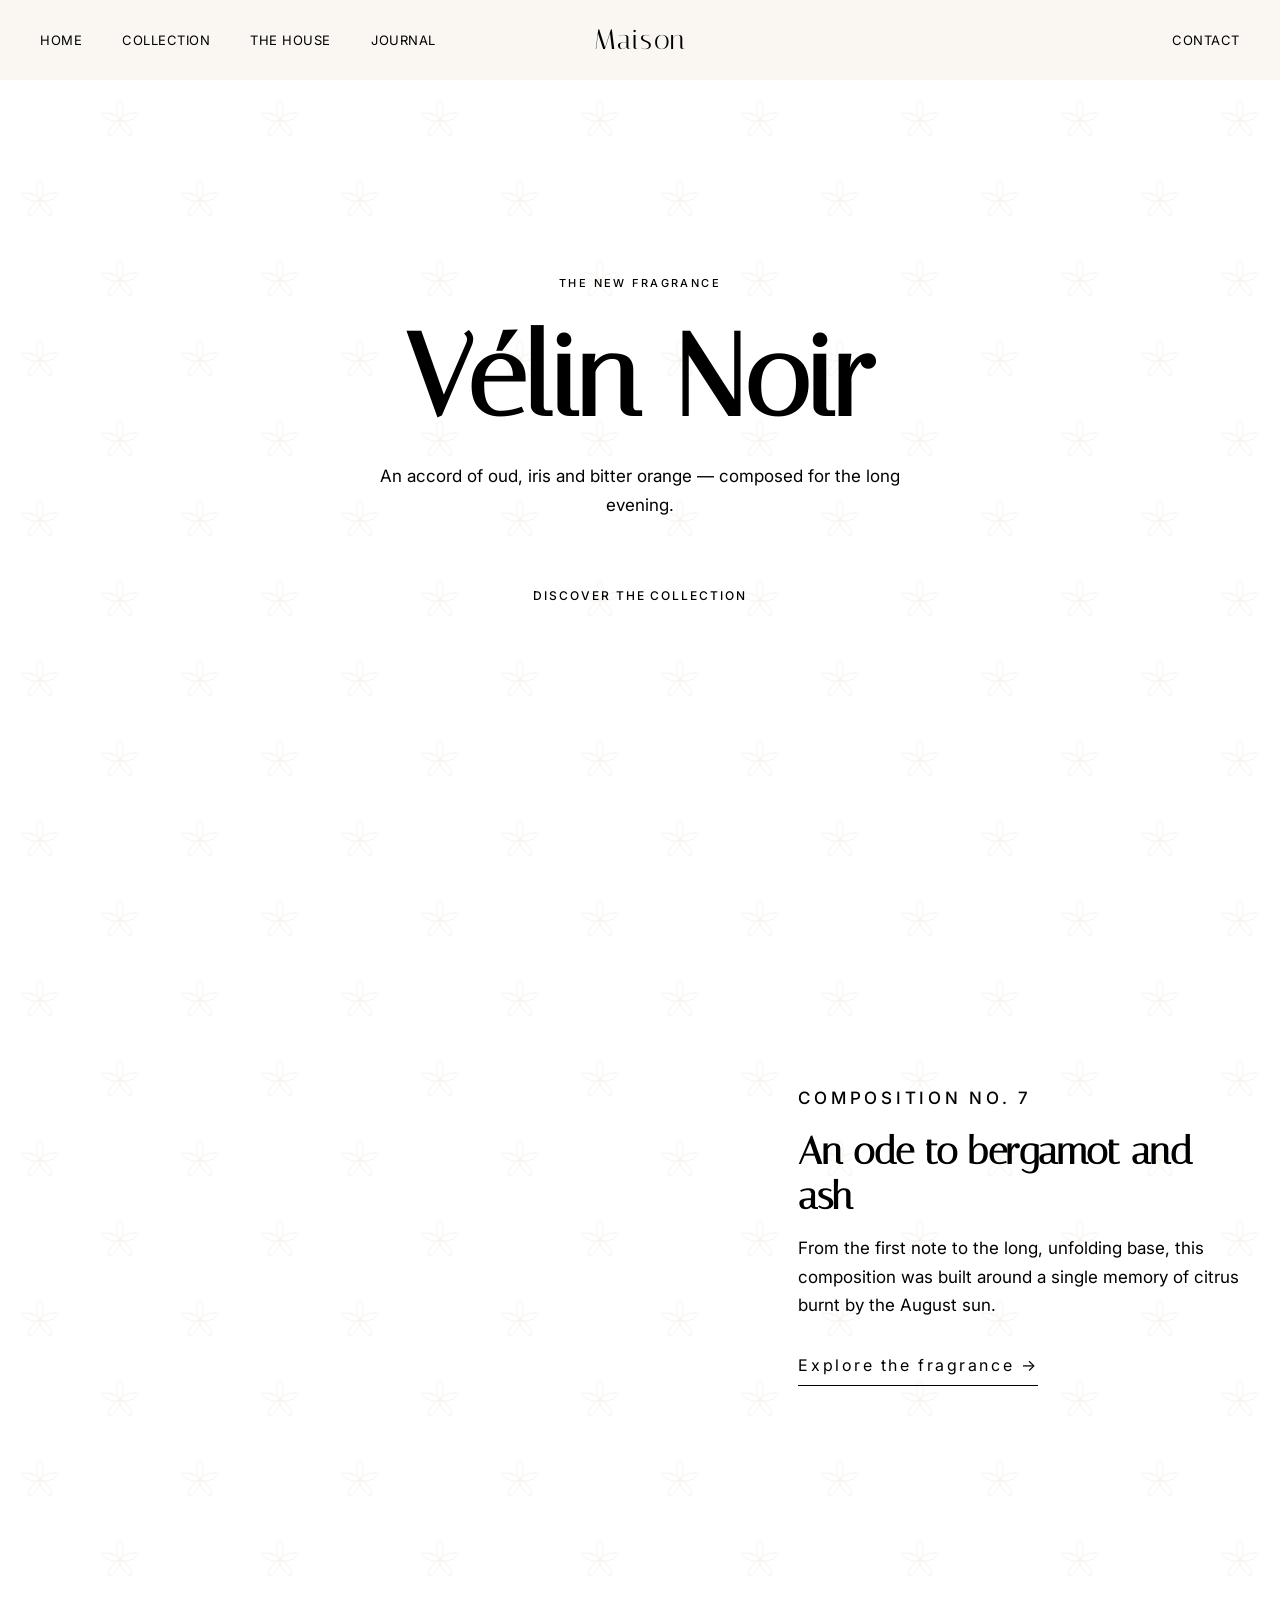
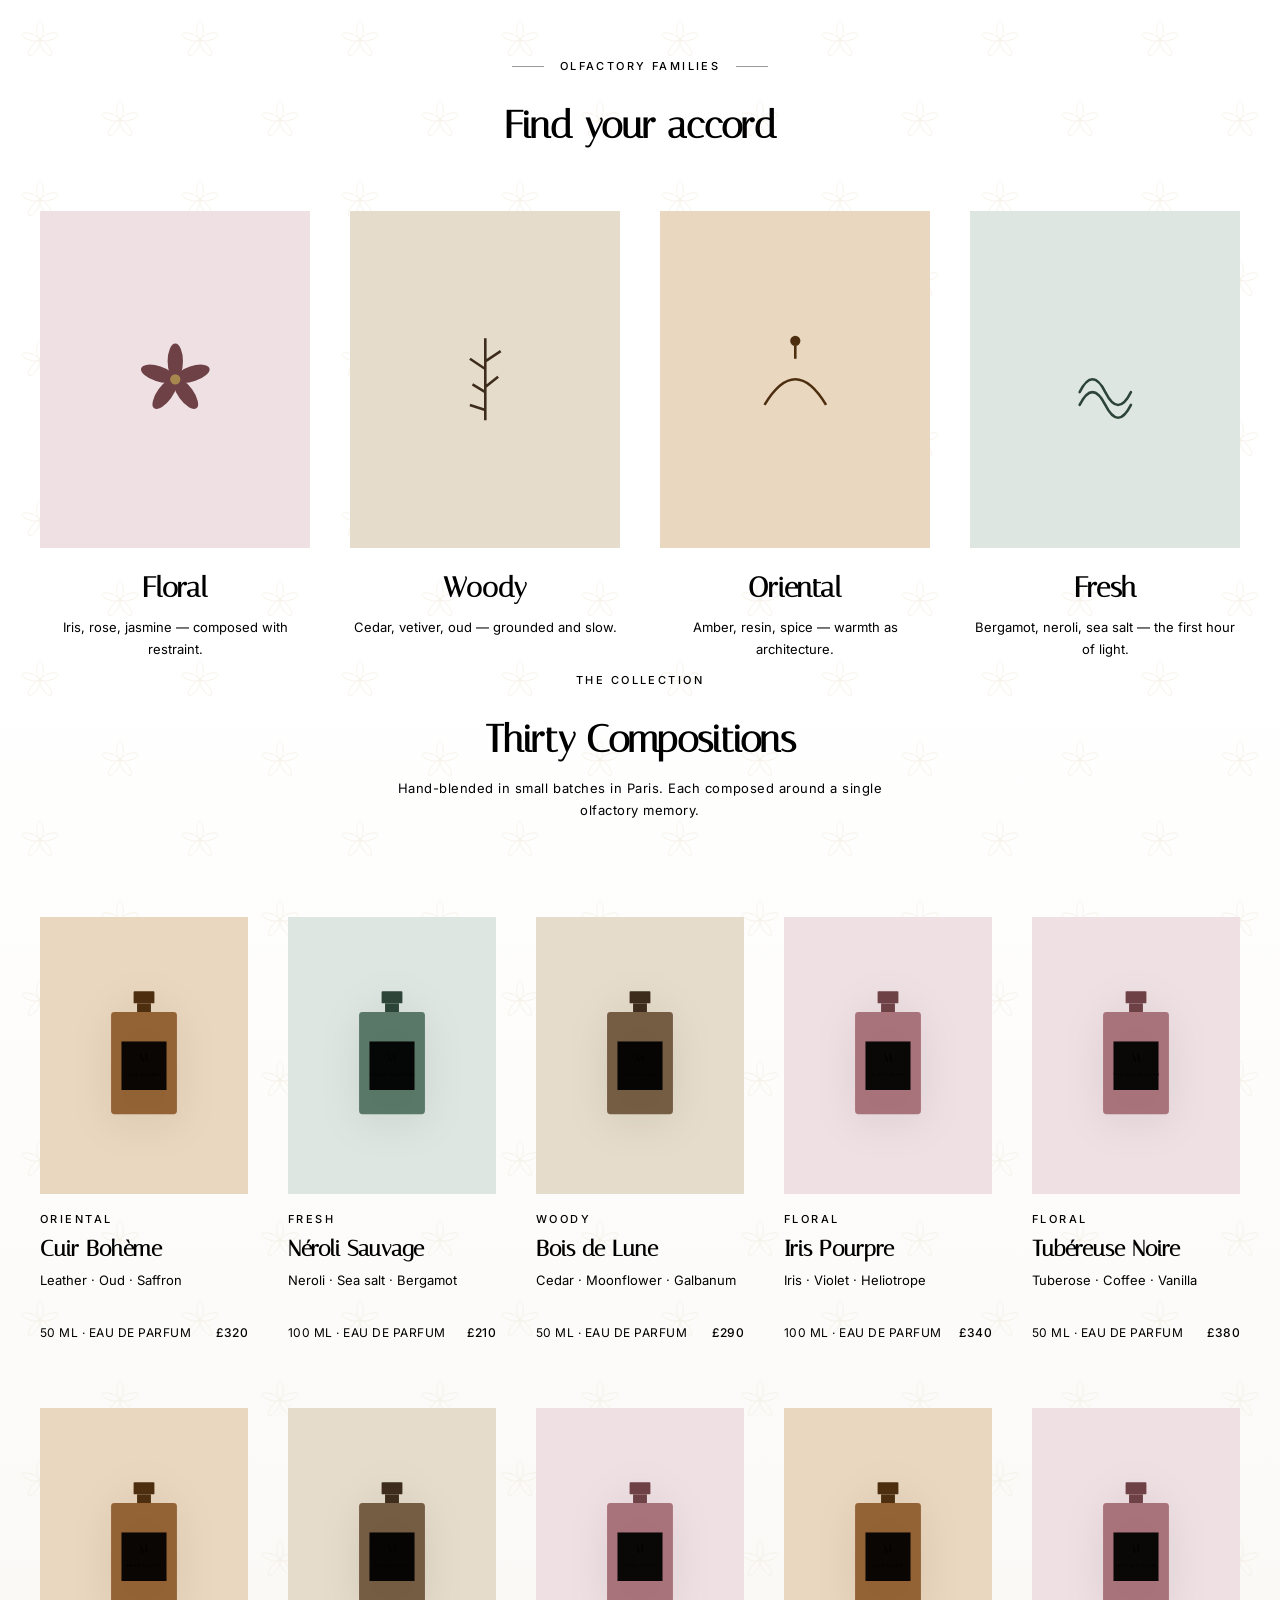
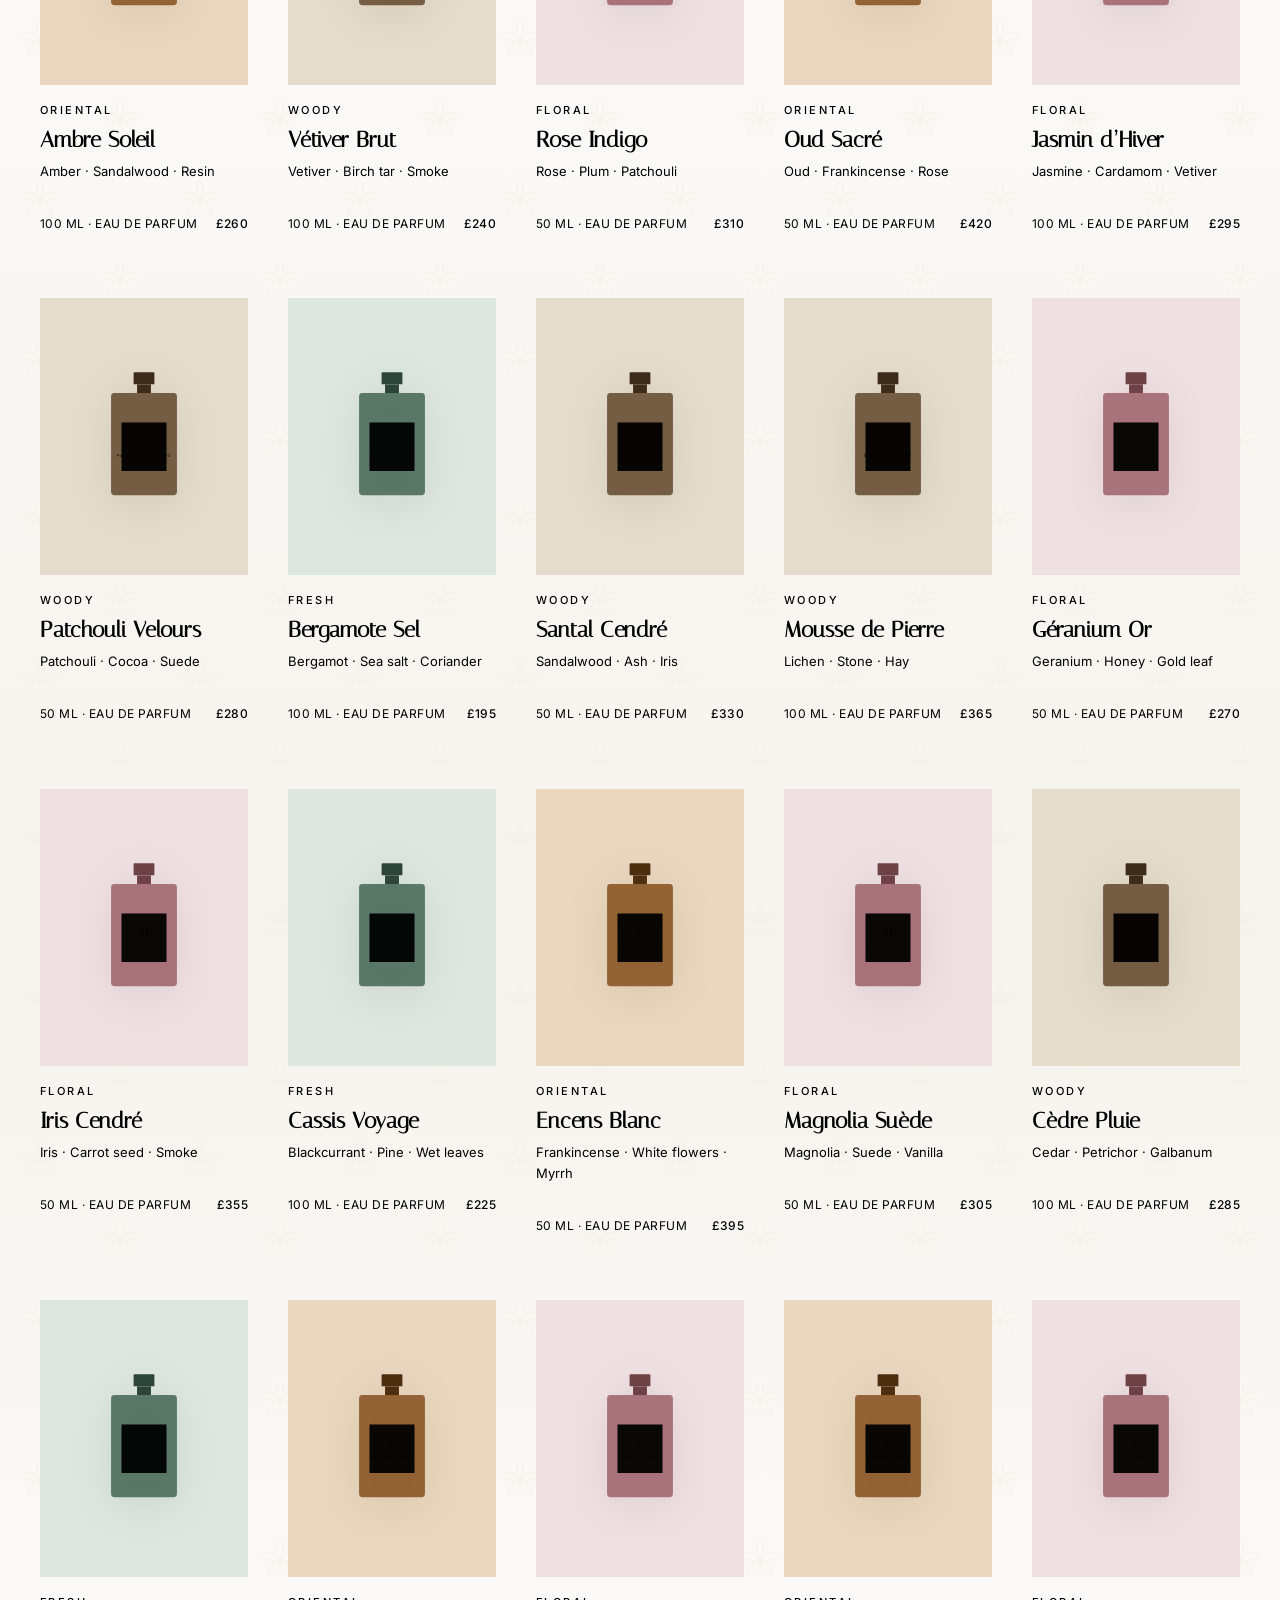
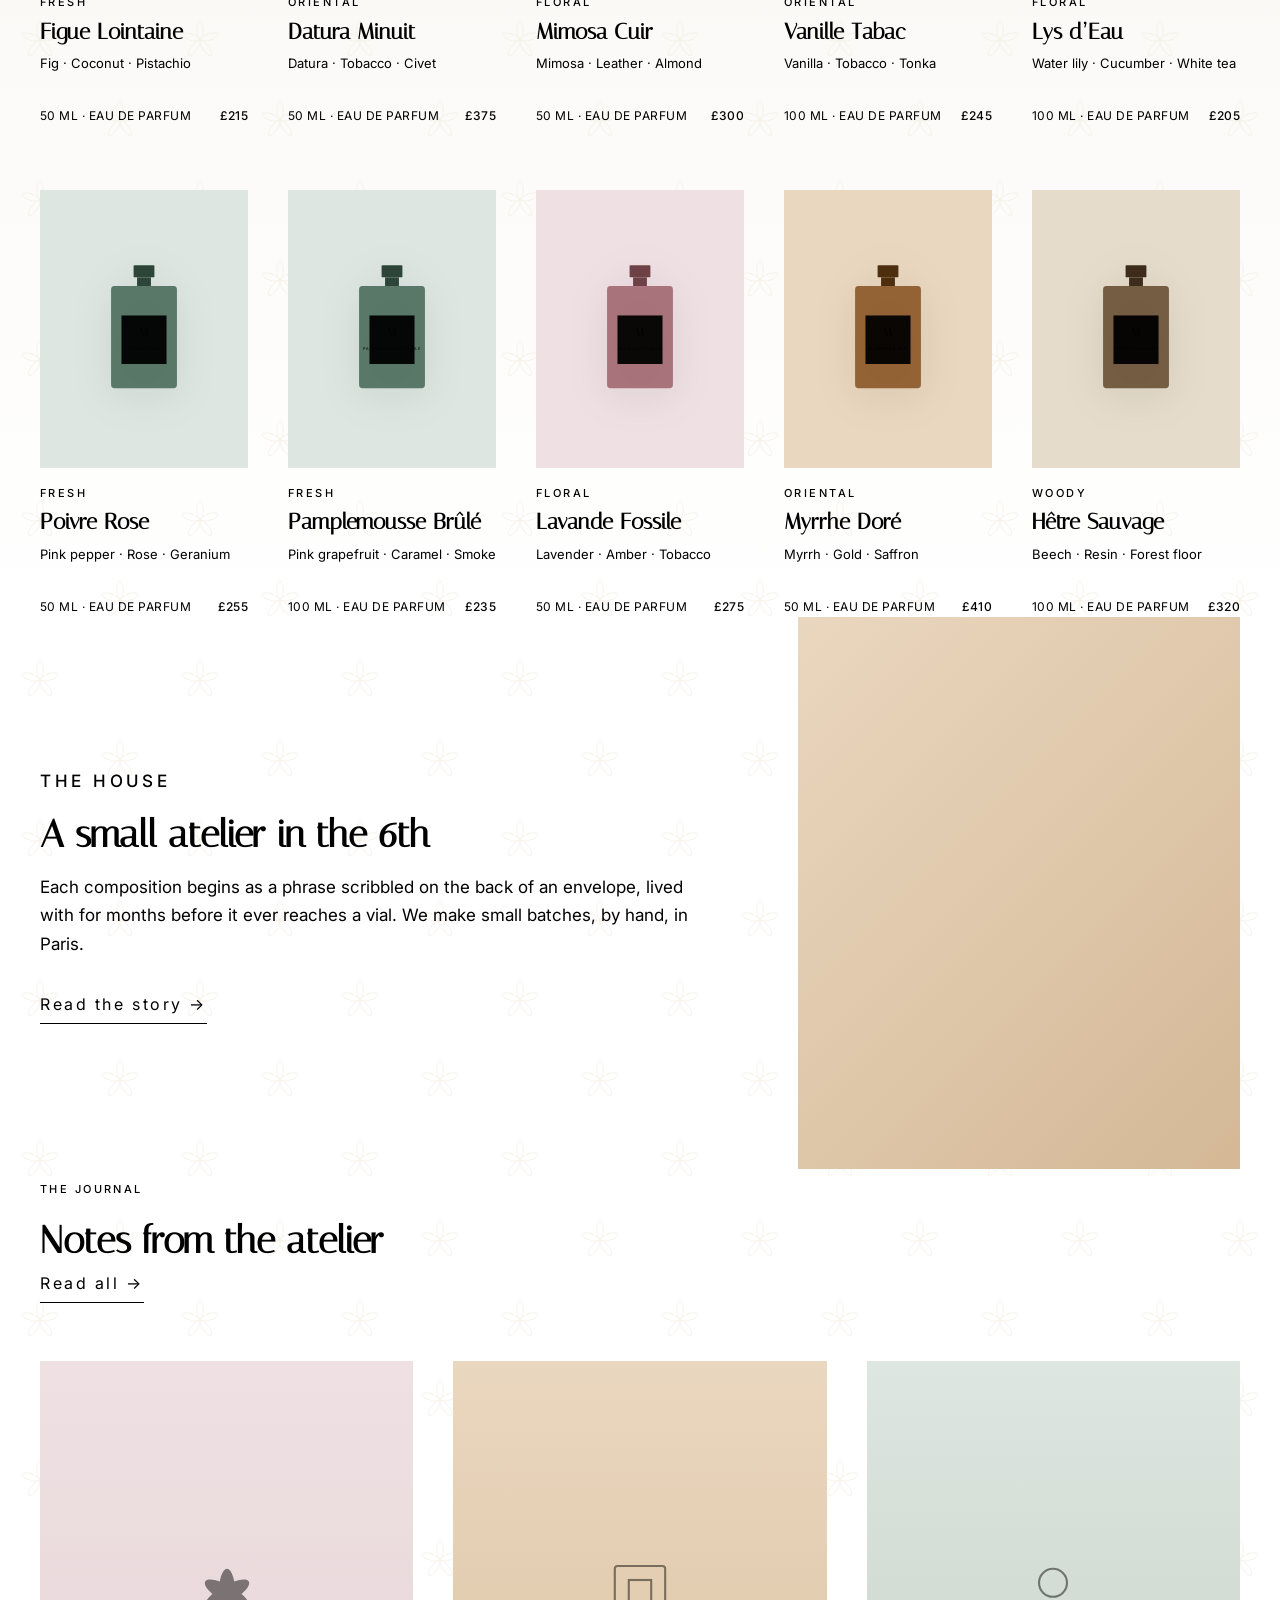
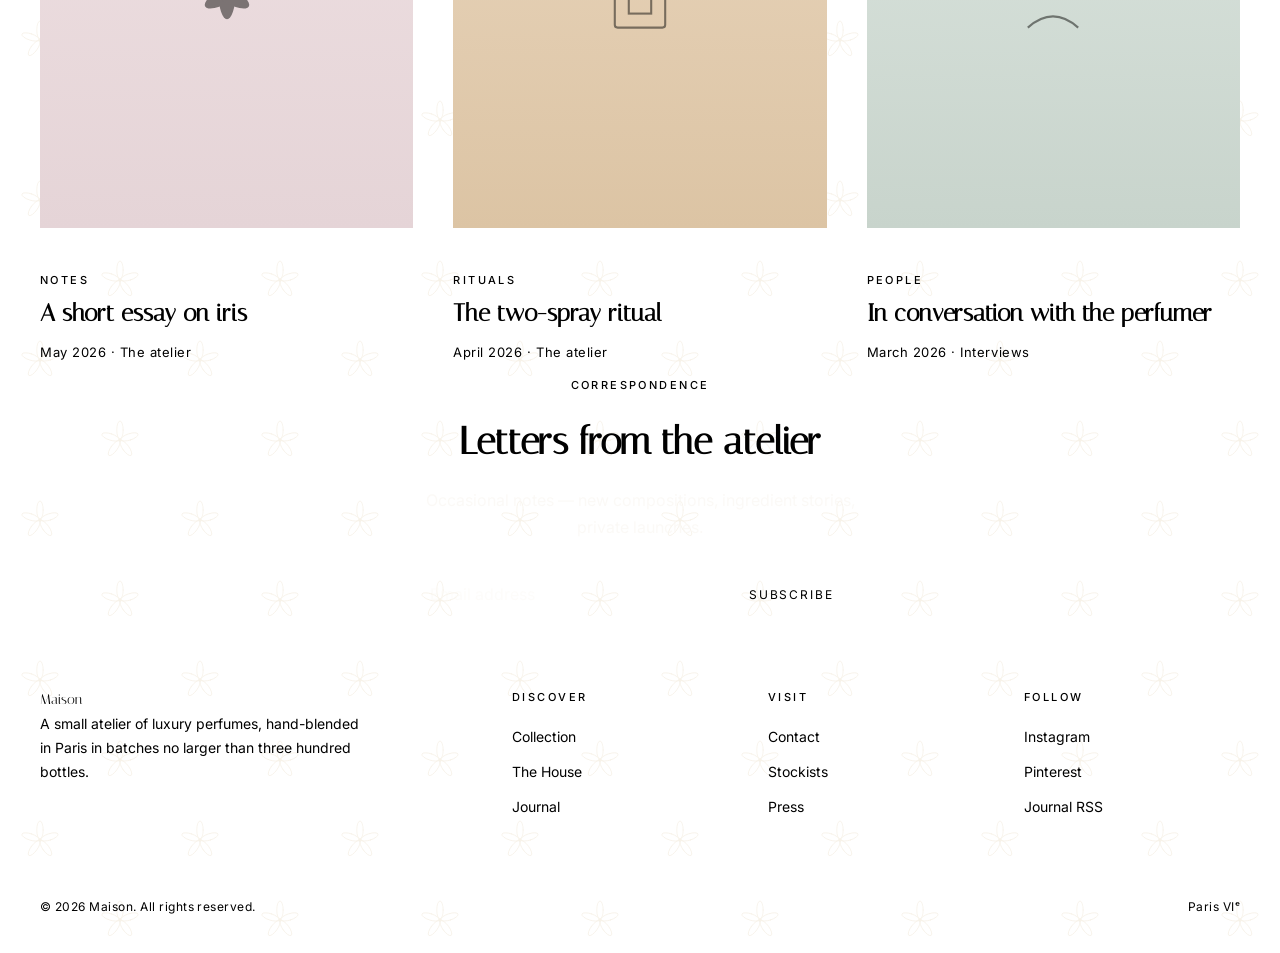
==== index.html @ 30343d81 "Rebuild as static brand-showcase site; archive Shopify theme The Shopify direction required a paid S" ====
<!doctype html>
<html lang="en">
<head>
  <meta charset="utf-8">
  <meta name="viewport" content="width=device-width, initial-scale=1, viewport-fit=cover">
  <meta name="theme-color" content="#FAF7F2">
  <title>Maison — A small atelier of luxury perfumes</title>
  <meta name="description" content="Maison is a small Parisian atelier composing fragrances in small batches. Thirty compositions, each built around a single olfactory memory.">

  <meta property="og:title" content="Maison — Luxury Perfume Atelier">
  <meta property="og:description" content="Thirty compositions, hand-blended in Paris.">
  <meta property="og:type" content="website">

  <link rel="preconnect" href="https://fonts.googleapis.com">
  <link rel="preconnect" href="https://fonts.gstatic.com" crossorigin>
  <link rel="stylesheet" href="https://fonts.googleapis.com/css2?family=Italiana&family=Inter:wght@400;500&display=swap">

  <link rel="stylesheet" href="assets/tokens.css">
  <link rel="stylesheet" href="assets/components.css">
  <link rel="stylesheet" href="assets/site.css">

  <script src="assets/global.js" defer></script>
</head>

<body>
  <a class="skip-to-content-link" href="#main">Skip to content</a>

  <header class="header" data-header>
    <div class="container header__inner">
      <button class="header__menu-toggle" type="button" aria-label="Menu" aria-expanded="false" data-menu-toggle>
        <span class="header__menu-bars" aria-hidden="true"></span>
      </button>

      <nav class="header__nav" aria-label="Primary">
        <ul>
          <li><a href="index.html" aria-current="page">Home</a></li>
          <li><a href="collection.html">Collection</a></li>
          <li><a href="the-house.html">The House</a></li>
          <li><a href="journal.html">Journal</a></li>
        </ul>
      </nav>

      <a href="index.html" class="header__logo">Maison</a>

      <div class="header__actions">
        <a href="contact.html">Contact</a>
      </div>
    </div>

    <div class="header__panel">
      <ul>
        <li><a href="index.html">Home</a></li>
        <li><a href="collection.html">Collection</a></li>
        <li><a href="the-house.html">The House</a></li>
        <li><a href="journal.html">Journal</a></li>
        <li><a href="contact.html">Contact</a></li>
      </ul>
    </div>
  </header>

  <main id="main">

    <!-- HERO -->
    <section class="hero">
      <div class="hero__inner">
        <p class="t-eyebrow hero__eyebrow">The new fragrance</p>
        <h1 class="t-hero hero__heading">Vélin Noir</h1>
        <p class="hero__sub">An accord of oud, iris and bitter orange — composed for the long evening.</p>
        <a href="collection.html" class="btn hero__cta">Discover the collection</a>
      </div>
    </section>

    <!-- EDITORIAL SPLIT -->
    <section class="editorial-split">
      <div class="container">
        <div class="split">
          <div class="editorial-split__media" aria-hidden="true"></div>
          <div class="editorial-split__body">
            <p class="t-eyebrow">Composition no. 7</p>
            <h2 class="t-h2">An ode to bergamot and ash</h2>
            <p>From the first note to the long, unfolding base, this composition was built around a single memory of citrus burnt by the August sun.</p>
            <a href="collection.html" class="btn--inline editorial-split__cta">Explore the fragrance →</a>
          </div>
        </div>
      </div>
    </section>

    <!-- FAMILY TILES -->
    <section class="family-tiles">
      <div class="container">
        <header class="family-tiles__head">
          <p class="t-eyebrow eyebrow-rule">Olfactory families</p>
          <h2 class="t-h2">Find your accord</h2>
        </header>

        <div class="grid grid--families">
          <a href="collection.html#floral" class="family-tile family-tile--floral">
            <div class="family-tile__media">
              <svg viewBox="0 0 80 80" aria-hidden="true"><g fill="#6e4147" transform="translate(40 40)"><ellipse cx="0" cy="-14" rx="6" ry="14"/><ellipse cx="0" cy="-14" rx="6" ry="14" transform="rotate(72)"/><ellipse cx="0" cy="-14" rx="6" ry="14" transform="rotate(144)"/><ellipse cx="0" cy="-14" rx="6" ry="14" transform="rotate(216)"/><ellipse cx="0" cy="-14" rx="6" ry="14" transform="rotate(288)"/><circle r="4" fill="#a8884F"/></g></svg>
            </div>
            <div class="family-tile__body">
              <h3 class="family-tile__title">Floral</h3>
              <p>Iris, rose, jasmine — composed with restraint.</p>
            </div>
          </a>

          <a href="collection.html#woody" class="family-tile family-tile--woody">
            <div class="family-tile__media">
              <svg viewBox="0 0 80 80" aria-hidden="true"><g stroke="#3d2c1c" stroke-width="2" fill="none"><path d="M40 8 V72 M28 24 L40 32 M52 18 L40 26 M30 44 L40 50 M50 38 L40 46 M28 60 L40 64"/></g></svg>
            </div>
            <div class="family-tile__body">
              <h3 class="family-tile__title">Woody</h3>
              <p>Cedar, vetiver, oud — grounded and slow.</p>
            </div>
          </a>

          <a href="collection.html#oriental" class="family-tile family-tile--oriental">
            <div class="family-tile__media">
              <svg viewBox="0 0 80 80" aria-hidden="true"><g stroke="#4d2f10" stroke-width="2" fill="none"><path d="M16 60 Q40 20 64 60"/><path d="M40 24 V14"/><circle cx="40" cy="10" r="3" fill="#4d2f10"/></g></svg>
            </div>
            <div class="family-tile__body">
              <h3 class="family-tile__title">Oriental</h3>
              <p>Amber, resin, spice — warmth as architecture.</p>
            </div>
          </a>

          <a href="collection.html#fresh" class="family-tile family-tile--fresh">
            <div class="family-tile__media">
              <svg viewBox="0 0 80 80" aria-hidden="true"><g fill="none" stroke="#2c4538" stroke-width="2" stroke-linecap="round"><path d="M20 50 Q30 30 40 50 Q50 70 60 50"/><path d="M20 60 Q30 40 40 60 Q50 80 60 60"/></g></svg>
            </div>
            <div class="family-tile__body">
              <h3 class="family-tile__title">Fresh</h3>
              <p>Bergamot, neroli, sea salt — the first hour of light.</p>
            </div>
          </a>
        </div>
      </div>
    </section>

    <!-- DEMO FRAGRANCE GRID -->
    <section class="demo-grid" id="collection">
      <div class="container">
        <header class="demo-grid__head">
          <p class="t-eyebrow">The Collection</p>
          <h2 class="t-h2 demo-grid__heading">Thirty Compositions</h2>
          <p class="demo-grid__body t-small">Hand-blended in small batches in Paris. Each composed around a single olfactory memory.</p>
        </header>

        <ul class="demo-grid__list" id="collection-grid">
          <!-- Cards rendered by JS below for maintainability; also visible via SSR-like inline below -->
        </ul>

        <noscript>
          <p class="t-small" style="text-align:center;padding:var(--space-5);color:var(--smoke);">Enable JavaScript to see the collection.</p>
        </noscript>
      </div>
    </section>

    <!-- EDITORIAL SPLIT (atelier) -->
    <section class="editorial-split">
      <div class="container">
        <div class="split split--reverse">
          <div class="editorial-split__media" aria-hidden="true" style="background: linear-gradient(135deg, #ead7bf, #d4b896);"></div>
          <div class="editorial-split__body">
            <p class="t-eyebrow">The house</p>
            <h2 class="t-h2">A small atelier in the 6th</h2>
            <p>Each composition begins as a phrase scribbled on the back of an envelope, lived with for months before it ever reaches a vial. We make small batches, by hand, in Paris.</p>
            <a href="the-house.html" class="btn--inline editorial-split__cta">Read the story →</a>
          </div>
        </div>
      </div>
    </section>

    <!-- JOURNAL TEASER -->
    <section class="journal-teaser">
      <div class="container">
        <header class="journal-teaser__head">
          <p class="t-eyebrow">The Journal</p>
          <h2 class="t-h2">Notes from the atelier</h2>
          <a href="journal.html" class="btn--inline">Read all →</a>
        </header>

        <ul class="journal-teaser__list">
          <li class="journal-card journal-card--notes">
            <a href="journal.html">
              <div class="journal-card__media">
                <svg viewBox="0 0 80 80" aria-hidden="true"><g fill="#0E0E0C"><ellipse cx="40" cy="40" rx="6" ry="18"/><ellipse cx="40" cy="40" rx="6" ry="18" transform="rotate(60 40 40)"/><ellipse cx="40" cy="40" rx="6" ry="18" transform="rotate(120 40 40)"/></g></svg>
              </div>
              <div class="journal-card__body">
                <p class="t-eyebrow">Notes</p>
                <h3 class="journal-card__title">A short essay on iris</h3>
                <p class="t-small">May 2026 · The atelier</p>
              </div>
            </a>
          </li>

          <li class="journal-card journal-card--rituals">
            <a href="journal.html">
              <div class="journal-card__media">
                <svg viewBox="0 0 80 80" aria-hidden="true"><g stroke="#0E0E0C" stroke-width="1.5" fill="none"><rect x="22" y="20" width="36" height="44" rx="2"/><rect x="32" y="30" width="16" height="24"/></g></svg>
              </div>
              <div class="journal-card__body">
                <p class="t-eyebrow">Rituals</p>
                <h3 class="journal-card__title">The two-spray ritual</h3>
                <p class="t-small">April 2026 · The atelier</p>
              </div>
            </a>
          </li>

          <li class="journal-card journal-card--people">
            <a href="journal.html">
              <div class="journal-card__media">
                <svg viewBox="0 0 80 80" aria-hidden="true"><g stroke="#0E0E0C" stroke-width="1.5" fill="none"><circle cx="40" cy="32" r="10"/><path d="M22 64 Q40 48 58 64"/></g></svg>
              </div>
              <div class="journal-card__body">
                <p class="t-eyebrow">People</p>
                <h3 class="journal-card__title">In conversation with the perfumer</h3>
                <p class="t-small">March 2026 · Interviews</p>
              </div>
            </a>
          </li>
        </ul>
      </div>
    </section>

    <!-- NEWSLETTER -->
    <section class="newsletter">
      <div class="container newsletter__inner">
        <p class="t-eyebrow newsletter__eyebrow">Correspondence</p>
        <h2 class="t-h2 newsletter__heading">Letters from the atelier</h2>
        <p class="newsletter__sub">Occasional notes — new compositions, ingredient stories, private launches.</p>
        <form class="newsletter__form" data-newsletter>
          <input type="email" name="email" placeholder="Email address" required>
          <button type="submit">Subscribe</button>
        </form>
        <p class="t-small" data-newsletter-message hidden style="color: var(--champagne);"></p>
      </div>
    </section>

  </main>

  <footer class="footer">
    <div class="container">
      <div class="footer__cols">
        <div class="footer__col footer__brand">
          <p class="footer__brand-wordmark">Maison</p>
          <p>A small atelier of luxury perfumes, hand-blended in Paris in batches no larger than three hundred bottles.</p>
        </div>
        <div class="footer__col">
          <h4>Discover</h4>
          <ul>
            <li><a href="collection.html">Collection</a></li>
            <li><a href="the-house.html">The House</a></li>
            <li><a href="journal.html">Journal</a></li>
          </ul>
        </div>
        <div class="footer__col">
          <h4>Visit</h4>
          <ul>
            <li><a href="contact.html">Contact</a></li>
            <li><a href="contact.html">Stockists</a></li>
            <li><a href="contact.html">Press</a></li>
          </ul>
        </div>
        <div class="footer__col">
          <h4>Follow</h4>
          <ul>
            <li><a href="#" rel="noreferrer noopener">Instagram</a></li>
            <li><a href="#" rel="noreferrer noopener">Pinterest</a></li>
            <li><a href="#" rel="noreferrer noopener">Journal RSS</a></li>
          </ul>
        </div>
      </div>
      <div class="footer__base">
        <p>© 2026 Maison. All rights reserved.</p>
        <p>Paris VIᵉ</p>
      </div>
    </div>
  </footer>

  <!-- Renders the 30 fragrance cards from a single source of truth -->
  <script>
    (function () {
      const fragrances = [
        { name: "Cuir Bohème", family: "Oriental", notes: "Leather · Oud · Saffron", price: 320, size: 50 },
        { name: "Néroli Sauvage", family: "Fresh", notes: "Neroli · Sea salt · Bergamot", price: 210, size: 100 },
        { name: "Bois de Lune", family: "Woody", notes: "Cedar · Moonflower · Galbanum", price: 290, size: 50 },
        { name: "Iris Pourpre", family: "Floral", notes: "Iris · Violet · Heliotrope", price: 340, size: 100 },
        { name: "Tubéreuse Noire", family: "Floral", notes: "Tuberose · Coffee · Vanilla", price: 380, size: 50 },
        { name: "Ambre Soleil", family: "Oriental", notes: "Amber · Sandalwood · Resin", price: 260, size: 100 },
        { name: "Vétiver Brut", family: "Woody", notes: "Vetiver · Birch tar · Smoke", price: 240, size: 100 },
        { name: "Rose Indigo", family: "Floral", notes: "Rose · Plum · Patchouli", price: 310, size: 50 },
        { name: "Oud Sacré", family: "Oriental", notes: "Oud · Frankincense · Rose", price: 420, size: 50 },
        { name: "Jasmin d’Hiver", family: "Floral", notes: "Jasmine · Cardamom · Vetiver", price: 295, size: 100 },
        { name: "Patchouli Velours", family: "Woody", notes: "Patchouli · Cocoa · Suede", price: 280, size: 50 },
        { name: "Bergamote Sel", family: "Fresh", notes: "Bergamot · Sea salt · Coriander", price: 195, size: 100 },
        { name: "Santal Cendré", family: "Woody", notes: "Sandalwood · Ash · Iris", price: 330, size: 50 },
        { name: "Mousse de Pierre", family: "Woody", notes: "Lichen · Stone · Hay", price: 365, size: 100 },
        { name: "Géranium Or", family: "Floral", notes: "Geranium · Honey · Gold leaf", price: 270, size: 50 },
        { name: "Iris Cendré", family: "Floral", notes: "Iris · Carrot seed · Smoke", price: 355, size: 50 },
        { name: "Cassis Voyage", family: "Fresh", notes: "Blackcurrant · Pine · Wet leaves", price: 225, size: 100 },
        { name: "Encens Blanc", family: "Oriental", notes: "Frankincense · White flowers · Myrrh", price: 395, size: 50 },
        { name: "Magnolia Suède", family: "Floral", notes: "Magnolia · Suede · Vanilla", price: 305, size: 50 },
        { name: "Cèdre Pluie", family: "Woody", notes: "Cedar · Petrichor · Galbanum", price: 285, size: 100 },
        { name: "Figue Lointaine", family: "Fresh", notes: "Fig · Coconut · Pistachio", price: 215, size: 50 },
        { name: "Datura Minuit", family: "Oriental", notes: "Datura · Tobacco · Civet", price: 375, size: 50 },
        { name: "Mimosa Cuir", family: "Floral", notes: "Mimosa · Leather · Almond", price: 300, size: 50 },
        { name: "Vanille Tabac", family: "Oriental", notes: "Vanilla · Tobacco · Tonka", price: 245, size: 100 },
        { name: "Lys d’Eau", family: "Floral", notes: "Water lily · Cucumber · White tea", price: 205, size: 100 },
        { name: "Poivre Rose", family: "Fresh", notes: "Pink pepper · Rose · Geranium", price: 255, size: 50 },
        { name: "Pamplemousse Brûlé", family: "Fresh", notes: "Pink grapefruit · Caramel · Smoke", price: 235, size: 100 },
        { name: "Lavande Fossile", family: "Floral", notes: "Lavender · Amber · Tobacco", price: 275, size: 50 },
        { name: "Myrrhe Doré", family: "Oriental", notes: "Myrrh · Gold · Saffron", price: 410, size: 50 },
        { name: "Hêtre Sauvage", family: "Woody", notes: "Beech · Resin · Forest floor", price: 320, size: 100 }
      ];

      // Expose for the dedicated collection page
      window.MAISON_FRAGRANCES = fragrances;

      function bottle(name) {
        return `
          <svg class="demo-card__bottle" viewBox="0 0 120 160" xmlns="http://www.w3.org/2000/svg" aria-hidden="true">
            <rect x="48" y="6" width="24" height="14" rx="1" class="demo-card__cap"/>
            <rect x="52" y="20" width="16" height="10" class="demo-card__neck"/>
            <rect x="22" y="30" width="76" height="118" rx="4" class="demo-card__body-shape"/>
            <rect x="34" y="64" width="52" height="56" class="demo-card__label-rect"/>
            <text x="60" y="88" text-anchor="middle" class="demo-card__label-mark">M</text>
            <text x="60" y="104" text-anchor="middle" class="demo-card__label-name">${name.toUpperCase()}</text>
          </svg>
        `;
      }

      function card(f) {
        const familyClass = 'demo-card--' + f.family.toLowerCase();
        return `
          <li class="demo-card ${familyClass}">
            <a href="#" class="demo-card__link" aria-label="${f.name} — preview only" onclick="event.preventDefault()">
              <div class="demo-card__media">${bottle(f.name)}</div>
              <div class="demo-card__body-text">
                <p class="t-eyebrow demo-card__family">${f.family}</p>
                <h3 class="demo-card__name">${f.name}</h3>
                <p class="demo-card__notes">${f.notes}</p>
                <div class="demo-card__meta">
                  <span class="demo-card__size">${f.size} ml · Eau de Parfum</span>
                  <span class="demo-card__price">£${f.price}</span>
                </div>
              </div>
            </a>
          </li>
        `;
      }

      const grid = document.getElementById('collection-grid');
      if (grid) grid.innerHTML = fragrances.map(card).join('');
    })();
  </script>
</body>
</html>
---- assets/tokens.css ----
:root {
  --font-display: 'Italiana', 'Cormorant Garamond', 'Times New Roman', serif;
  --font-sans: 'Inter', -apple-system, BlinkMacSystemFont, system-ui, 'Segoe UI', Helvetica, Arial, sans-serif;

  --type-hero: clamp(56px, 9vw, 128px);
  --type-h1: clamp(40px, 5vw, 72px);
  --type-h2: clamp(28px, 3vw, 40px);
  --type-h3: 20px;
  --type-body: 16px;
  --type-small: 13px;
  --type-eyebrow: 11px;

  --lh-display: 1.05;
  --lh-tight: 1.15;
  --lh-body: 1.7;

  --ls-eyebrow: 0.22em;
  --ls-button: 0.16em;
  --ls-meta: 0.04em;

  --ink: {{ settings.color_ink | default: '#0E0E0C' }};
  --paper: {{ settings.color_paper | default: '#FAF7F2' }};
  --paper-alt: {{ settings.color_paper_alt | default: '#F1ECE3' }};
  --champagne: {{ settings.color_champagne | default: '#C9A96E' }};
  --champagne-deep: {{ settings.color_champagne_deep | default: '#A8884F' }};
  --smoke: {{ settings.color_smoke | default: '#6B6862' }};
  --hairline: {{ settings.color_hairline | default: '#E4DFD4' }};
  --error: #8C2A1F;

  --space-1: 4px;
  --space-2: 8px;
  --space-3: 16px;
  --space-4: 24px;
  --space-5: 40px;
  --space-6: 64px;
  --space-7: 96px;
  --space-8: 144px;

  --container: {{ settings.page_width | default: 1440 }}px;
  --gutter: 40px;
  --gutter-mobile: 20px;
  --section-y: {{ settings.section_padding | default: 144 }}px;
  --section-y-mobile: 80px;

  --hairline-w: 1px;
  --transition-quiet: 240ms cubic-bezier(0.2, 0, 0.2, 1);
  --transition-slow: 480ms cubic-bezier(0.2, 0, 0.2, 1);

  --z-header: 50;
  --z-drawer: 80;
  --z-modal: 90;
}

@media (max-width: 749px) {
  :root {
    --gutter: var(--gutter-mobile);
    --section-y: var(--section-y-mobile);
  }
}

*,
*::before,
*::after {
  box-sizing: border-box;
}

html {
  -webkit-text-size-adjust: 100%;
  -webkit-tap-highlight-color: transparent;
}

body {
  margin: 0;
  background-color: var(--paper);
  background-image: url("data:image/svg+xml;utf8,%3Csvg xmlns='http://www.w3.org/2000/svg' viewBox='0 0 160 160' width='160' height='160'%3E%3Cg fill='none' stroke='%23C9A96E' stroke-width='0.8' stroke-linecap='round' opacity='0.16'%3E%3Cg transform='translate(40 40)'%3E%3Cellipse cx='0' cy='-10' rx='3.2' ry='9'/%3E%3Cellipse cx='0' cy='-10' rx='3.2' ry='9' transform='rotate(72)'/%3E%3Cellipse cx='0' cy='-10' rx='3.2' ry='9' transform='rotate(144)'/%3E%3Cellipse cx='0' cy='-10' rx='3.2' ry='9' transform='rotate(216)'/%3E%3Cellipse cx='0' cy='-10' rx='3.2' ry='9' transform='rotate(288)'/%3E%3Ccircle cx='0' cy='0' r='1.6' fill='%23C9A96E' stroke='none'/%3E%3C/g%3E%3Cg transform='translate(120 120)'%3E%3Cellipse cx='0' cy='-10' rx='3.2' ry='9'/%3E%3Cellipse cx='0' cy='-10' rx='3.2' ry='9' transform='rotate(72)'/%3E%3Cellipse cx='0' cy='-10' rx='3.2' ry='9' transform='rotate(144)'/%3E%3Cellipse cx='0' cy='-10' rx='3.2' ry='9' transform='rotate(216)'/%3E%3Cellipse cx='0' cy='-10' rx='3.2' ry='9' transform='rotate(288)'/%3E%3Ccircle cx='0' cy='0' r='1.6' fill='%23C9A96E' stroke='none'/%3E%3C/g%3E%3C/g%3E%3C/svg%3E");
  background-repeat: repeat;
  background-size: 160px 160px;
  color: var(--ink);
  font-family: var(--font-sans);
  font-size: var(--type-body);
  line-height: var(--lh-body);
  font-weight: 400;
  -webkit-font-smoothing: antialiased;
  -moz-osx-font-smoothing: grayscale;
}

img,
svg,
video {
  display: block;
  max-width: 100%;
  height: auto;
}

a {
  color: inherit;
  text-decoration: none;
  transition: color var(--transition-quiet);
}

a:hover {
  color: var(--champagne-deep);
}

button {
  background: none;
  border: 0;
  padding: 0;
  font: inherit;
  color: inherit;
  cursor: pointer;
}

input,
select,
textarea {
  font: inherit;
  color: inherit;
}

::selection {
  background: var(--ink);
  color: var(--paper);
}

.skip-to-content-link {
  position: absolute;
  left: -9999px;
  top: 0;
  z-index: 999;
  padding: var(--space-3);
  background: var(--ink);
  color: var(--paper);
}

.skip-to-content-link:focus {
  left: 0;
}

:focus-visible {
  outline: 2px solid var(--champagne);
  outline-offset: 2px;
}

.visually-hidden {
  clip: rect(0 0 0 0);
  clip-path: inset(50%);
  height: 1px;
  overflow: hidden;
  position: absolute;
  white-space: nowrap;
  width: 1px;
}
---- assets/components.css ----
/* ──────────────────────────────────────────────────────────────────
   Layout primitives
   ────────────────────────────────────────────────────────────────── */

.container {
  width: 100%;
  max-width: var(--container);
  margin-inline: auto;
  padding-inline: var(--gutter);
}

.section {
  padding-block: var(--section-y);
}

.section--tight {
  padding-block: var(--space-7);
}

.section--alt {
  background: var(--paper-alt);
}

.section--ink {
  background: var(--ink);
  color: var(--paper);
}

.bleed {
  width: 100vw;
  margin-left: 50%;
  transform: translateX(-50%);
}

.hairline {
  border: 0;
  border-top: var(--hairline-w) solid var(--hairline);
  margin: 0;
}

.hairline--ink {
  border-color: var(--ink);
}

/* ──────────────────────────────────────────────────────────────────
   Typography
   ────────────────────────────────────────────────────────────────── */

.t-display {
  font-family: var(--font-display);
  font-weight: 400;
  line-height: var(--lh-display);
  letter-spacing: 0.01em;
}

.t-hero {
  font-family: var(--font-display);
  font-size: var(--type-hero);
  line-height: var(--lh-display);
  letter-spacing: 0.01em;
  margin: 0;
}

.t-h1 {
  font-family: var(--font-display);
  font-size: var(--type-h1);
  line-height: var(--lh-tight);
  margin: 0;
}

.t-h2 {
  font-family: var(--font-display);
  font-size: var(--type-h2);
  line-height: var(--lh-tight);
  margin: 0;
}

.t-h3 {
  font-family: var(--font-sans);
  font-size: var(--type-h3);
  font-weight: 500;
  text-transform: uppercase;
  letter-spacing: var(--ls-eyebrow);
  margin: 0;
}

.t-body {
  font-size: var(--type-body);
  line-height: var(--lh-body);
}

.t-small {
  font-size: var(--type-small);
  letter-spacing: var(--ls-meta);
  color: var(--smoke);
}

.t-eyebrow {
  font-family: var(--font-sans);
  font-size: var(--type-eyebrow);
  font-weight: 500;
  text-transform: uppercase;
  letter-spacing: var(--ls-eyebrow);
  color: var(--smoke);
}

.t-italic {
  font-family: 'Cormorant Garamond', var(--font-display);
  font-style: italic;
}

.prose {
  max-width: 640px;
  font-size: 17px;
  line-height: var(--lh-body);
}

.prose p {
  margin-block: 0 1.4em;
}

.prose p:first-of-type::first-letter {
  font-family: var(--font-display);
  font-size: 4.2em;
  line-height: 0.9;
  float: left;
  padding-right: 0.12em;
  padding-top: 0.06em;
}

.prose blockquote {
  font-family: var(--font-display);
  font-size: clamp(24px, 3vw, 36px);
  line-height: 1.3;
  margin: var(--space-6) 0;
  padding-inline: var(--space-5);
  border-left: var(--hairline-w) solid var(--champagne);
}

/* ──────────────────────────────────────────────────────────────────
   Buttons
   ────────────────────────────────────────────────────────────────── */

.btn {
  display: inline-flex;
  align-items: center;
  justify-content: center;
  gap: var(--space-2);
  height: 56px;
  padding-inline: var(--space-5);
  font-family: var(--font-sans);
  font-size: 12px;
  font-weight: 500;
  text-transform: uppercase;
  letter-spacing: var(--ls-button);
  border: var(--hairline-w) solid var(--ink);
  background: var(--ink);
  color: var(--paper);
  cursor: pointer;
  transition: background var(--transition-quiet), color var(--transition-quiet), border-color var(--transition-quiet);
  white-space: nowrap;
}

.btn:hover {
  background: var(--champagne-deep);
  border-color: var(--champagne-deep);
  color: var(--paper);
}

.btn--ghost {
  background: transparent;
  color: var(--ink);
}

.btn--ghost:hover {
  background: var(--ink);
  color: var(--paper);
}

.btn--inline {
  height: auto;
  padding: 0;
  border: 0;
  background: transparent;
  color: var(--ink);
  letter-spacing: var(--ls-button);
  position: relative;
}

.btn--inline::after {
  content: '';
  position: absolute;
  left: 0;
  right: 0;
  bottom: -6px;
  height: 1px;
  background: currentColor;
  transform-origin: left;
  transition: transform var(--transition-quiet);
}

.btn--inline:hover {
  color: var(--champagne-deep);
}

.btn--full {
  width: 100%;
}

.btn--small {
  height: 40px;
  font-size: 11px;
  padding-inline: var(--space-4);
}

/* ──────────────────────────────────────────────────────────────────
   Forms
   ────────────────────────────────────────────────────────────────── */

.field {
  position: relative;
  display: block;
}

.field__input,
.field__textarea {
  width: 100%;
  height: 56px;
  padding: 0 var(--space-3);
  background: transparent;
  border: var(--hairline-w) solid var(--hairline);
  font-family: var(--font-sans);
  font-size: 15px;
  color: var(--ink);
  transition: border-color var(--transition-quiet);
}

.field__textarea {
  height: auto;
  min-height: 144px;
  padding-block: var(--space-3);
  resize: vertical;
  line-height: var(--lh-body);
}

.field__input:focus,
.field__textarea:focus {
  outline: none;
  border-color: var(--ink);
}

.field__label {
  display: block;
  margin-bottom: var(--space-2);
  font-size: var(--type-eyebrow);
  font-weight: 500;
  text-transform: uppercase;
  letter-spacing: var(--ls-eyebrow);
  color: var(--smoke);
}

.field--inline {
  display: flex;
  align-items: stretch;
  border-bottom: var(--hairline-w) solid currentColor;
}

.field--inline .field__input {
  border: 0;
  height: 48px;
  padding-inline: 0;
  background: transparent;
}

.field--inline .btn {
  height: 48px;
  background: transparent;
  border: 0;
  color: inherit;
  padding-inline: var(--space-3);
}

/* Pill-style selector (sizes, etc.) */

.pill-group {
  display: flex;
  flex-wrap: wrap;
  gap: var(--space-2);
}

.pill {
  display: inline-flex;
  align-items: center;
  height: 44px;
  padding-inline: var(--space-4);
  border: var(--hairline-w) solid var(--hairline);
  background: transparent;
  color: var(--ink);
  font-size: 13px;
  letter-spacing: var(--ls-meta);
  cursor: pointer;
  transition: border-color var(--transition-quiet), background var(--transition-quiet), color var(--transition-quiet);
}

.pill:hover {
  border-color: var(--ink);
}

.pill[aria-checked='true'],
.pill.is-active {
  background: var(--ink);
  border-color: var(--ink);
  color: var(--paper);
}

.pill[disabled] {
  opacity: 0.4;
  cursor: not-allowed;
  text-decoration: line-through;
}

/* ──────────────────────────────────────────────────────────────────
   Product card
   ────────────────────────────────────────────────────────────────── */

.product-card {
  display: block;
  color: inherit;
}

.product-card__media {
  position: relative;
  aspect-ratio: 4 / 5;
  overflow: hidden;
  background: var(--paper-alt);
}

.product-card__media img {
  width: 100%;
  height: 100%;
  object-fit: cover;
  transition: transform var(--transition-slow);
}

.product-card:hover .product-card__media img {
  transform: scale(1.03);
}

.product-card__body {
  padding-top: var(--space-3);
  text-align: center;
}

.product-card__eyebrow {
  font-size: var(--type-eyebrow);
  text-transform: uppercase;
  letter-spacing: var(--ls-eyebrow);
  color: var(--smoke);
  margin-bottom: var(--space-1);
}

.product-card__title {
  font-family: var(--font-display);
  font-size: 22px;
  line-height: 1.1;
  margin: 0 0 var(--space-2);
}

.product-card__price {
  font-size: var(--type-small);
  letter-spacing: var(--ls-meta);
  color: var(--smoke);
}

.product-card__tag {
  position: absolute;
  top: var(--space-3);
  left: var(--space-3);
  font-size: 10px;
  text-transform: uppercase;
  letter-spacing: var(--ls-eyebrow);
  background: var(--paper);
  color: var(--ink);
  padding: 6px var(--space-2);
}

/* ──────────────────────────────────────────────────────────────────
   Drawer
   ────────────────────────────────────────────────────────────────── */

.drawer {
  position: fixed;
  inset: 0;
  z-index: var(--z-drawer);
  pointer-events: none;
}

.drawer[open] {
  pointer-events: auto;
}

.drawer__overlay {
  position: absolute;
  inset: 0;
  background: rgba(14, 14, 12, 0);
  transition: background var(--transition-quiet);
}

.drawer[open] .drawer__overlay {
  background: rgba(14, 14, 12, 0.4);
}

.drawer__panel {
  position: absolute;
  top: 0;
  right: 0;
  bottom: 0;
  width: min(100%, 460px);
  background: var(--paper);
  transform: translateX(100%);
  transition: transform var(--transition-slow);
  display: flex;
  flex-direction: column;
}

.drawer[open] .drawer__panel {
  transform: translateX(0);
}

.drawer__header {
  display: flex;
  align-items: center;
  justify-content: space-between;
  padding: var(--space-4);
  border-bottom: var(--hairline-w) solid var(--hairline);
}

.drawer__body {
  flex: 1;
  overflow-y: auto;
  padding: var(--space-4);
}

.drawer__footer {
  border-top: var(--hairline-w) solid var(--hairline);
  padding: var(--space-4);
}

/* ──────────────────────────────────────────────────────────────────
   Grid utilities
   ────────────────────────────────────────────────────────────────── */

.grid {
  display: grid;
  gap: var(--space-5);
}

.grid--products {
  grid-template-columns: repeat(2, 1fr);
}

@media (min-width: 750px) {
  .grid--products {
    grid-template-columns: repeat(3, 1fr);
  }
}

.grid--families {
  grid-template-columns: repeat(2, 1fr);
}

@media (min-width: 990px) {
  .grid--families {
    grid-template-columns: repeat(4, 1fr);
  }
}

.split {
  display: grid;
  gap: var(--space-6);
  align-items: center;
}

@media (min-width: 990px) {
  .split {
    grid-template-columns: 6fr 4fr;
    gap: var(--space-7);
  }

  .split--reverse > :first-child {
    order: 2;
  }
}

.split--equal {
  align-items: stretch;
}

@media (min-width: 990px) {
  .split--equal {
    grid-template-columns: 1fr 1fr;
  }
}

/* ──────────────────────────────────────────────────────────────────
   Disclosure / accordion
   ────────────────────────────────────────────────────────────────── */

.disclosure {
  border-bottom: var(--hairline-w) solid var(--hairline);
}

.disclosure__summary {
  display: flex;
  align-items: center;
  justify-content: space-between;
  padding: var(--space-4) 0;
  cursor: pointer;
  list-style: none;
  font-size: var(--type-small);
  letter-spacing: var(--ls-meta);
  text-transform: uppercase;
}

.disclosure__summary::-webkit-details-marker {
  display: none;
}

.disclosure__summary::after {
  content: '+';
  font-family: var(--font-display);
  font-size: 24px;
  transition: transform var(--transition-quiet);
}

.disclosure[open] .disclosure__summary::after {
  content: '−';
}

.disclosure__body {
  padding-bottom: var(--space-4);
  font-size: 15px;
  line-height: var(--lh-body);
  color: var(--smoke);
}

/* ──────────────────────────────────────────────────────────────────
   Misc
   ────────────────────────────────────────────────────────────────── */

.eyebrow-rule {
  display: inline-flex;
  align-items: center;
  gap: var(--space-3);
}

.eyebrow-rule::before,
.eyebrow-rule::after {
  content: '';
  width: 32px;
  height: 1px;
  background: currentColor;
  opacity: 0.4;
}

.no-scroll {
  overflow: hidden;
}
---- assets/site.css ----
/* ──────────────────────────────────────────────────────────────────
   Header
   ────────────────────────────────────────────────────────────────── */

.header {
  position: sticky;
  top: 0;
  z-index: var(--z-header);
  background: rgba(250, 247, 242, 0.92);
  backdrop-filter: blur(10px);
  -webkit-backdrop-filter: blur(10px);
  border-bottom: var(--hairline-w) solid var(--hairline);
}

.header__inner {
  display: grid;
  grid-template-columns: 1fr auto 1fr;
  align-items: center;
  height: 80px;
  gap: var(--space-4);
}

.header__logo {
  justify-self: center;
  font-family: var(--font-display);
  font-size: 28px;
  letter-spacing: 0.04em;
  line-height: 1;
}

.header__wordmark {
  text-transform: uppercase;
  font-size: 18px;
  letter-spacing: 0.22em;
  font-family: var(--font-sans);
  font-weight: 500;
}

.header__nav {
  grid-column: 1;
  display: none;
}

@media (min-width: 990px) {
  .header__nav {
    display: block;
    justify-self: start;
  }
  .header__nav ul {
    display: flex;
    gap: var(--space-5);
    list-style: none;
    margin: 0;
    padding: 0;
  }
  .header__nav a {
    font-size: var(--type-small);
    letter-spacing: var(--ls-meta);
    text-transform: uppercase;
  }
  .header__nav a[aria-current='page'] {
    color: var(--champagne-deep);
  }
}

.header__actions {
  grid-column: 3;
  justify-self: end;
  font-size: var(--type-small);
  letter-spacing: var(--ls-meta);
  text-transform: uppercase;
}

.header__menu-toggle {
  grid-column: 1;
  justify-self: start;
  width: 40px;
  height: 40px;
  display: inline-flex;
  align-items: center;
  justify-content: center;
}

@media (min-width: 990px) {
  .header__menu-toggle { display: none; }
  .header__actions { display: block; }
}

.header__menu-bars,
.header__menu-bars::before,
.header__menu-bars::after {
  display: block;
  width: 22px;
  height: 1px;
  background: currentColor;
}
.header__menu-bars::before,
.header__menu-bars::after {
  content: '';
  position: relative;
}
.header__menu-bars::before { top: -7px; }
.header__menu-bars::after  { top: 6px; }

.header__panel {
  position: fixed;
  top: 80px;
  left: 0;
  right: 0;
  bottom: 0;
  background: var(--paper);
  transform: translateY(-100%);
  transition: transform var(--transition-slow);
  pointer-events: none;
  overflow-y: auto;
  visibility: hidden;
}

.header[data-menu-open='true'] .header__panel {
  transform: translateY(0);
  pointer-events: auto;
  visibility: visible;
}

@media (min-width: 990px) {
  .header__panel { display: none; }
}

.header__panel ul {
  list-style: none;
  margin: 0;
  padding: var(--space-6) var(--gutter);
}
.header__panel li + li { margin-top: var(--space-3); }
.header__panel a {
  font-family: var(--font-display);
  font-size: 40px;
  line-height: 1.1;
}

/* ──────────────────────────────────────────────────────────────────
   Hero
   ────────────────────────────────────────────────────────────────── */

.hero {
  position: relative;
  min-height: min(82vh, 760px);
  display: grid;
  place-items: center;
  text-align: center;
  padding: var(--space-7) var(--gutter);
  overflow: hidden;
}

.hero::before {
  content: '';
  position: absolute;
  inset: 0;
  background:
    radial-gradient(ellipse at 50% 30%, rgba(201, 169, 110, 0.18) 0%, transparent 60%),
    linear-gradient(180deg, var(--paper-alt) 0%, var(--paper) 100%);
  z-index: -1;
}

.hero__inner {
  max-width: 820px;
  display: flex;
  flex-direction: column;
  gap: var(--space-4);
  align-items: center;
}

.hero__eyebrow { color: var(--smoke); margin: 0; }
.hero__heading { margin: 0; }
.hero__sub { color: var(--smoke); max-width: 540px; font-size: 17px; line-height: var(--lh-body); margin: 0; }
.hero__cta { margin-top: var(--space-4); }

/* ──────────────────────────────────────────────────────────────────
   Editorial split
   ────────────────────────────────────────────────────────────────── */

.editorial-split { padding-block: var(--section-y); }

.editorial-split__media {
  aspect-ratio: 4 / 5;
  background:
    linear-gradient(135deg, rgba(168, 136, 79, 0.25), rgba(14, 14, 12, 0.15)),
    var(--paper-alt);
  display: grid;
  place-items: center;
  position: relative;
  overflow: hidden;
}

.editorial-split__media::after {
  content: '';
  position: absolute;
  width: 60%;
  height: 80%;
  border: 1px solid var(--champagne);
  opacity: 0.4;
}

.editorial-split__body { display: flex; flex-direction: column; gap: var(--space-3); }
.editorial-split__body h2 { margin: 0; }
.editorial-split__body p { color: var(--smoke); font-size: 17px; line-height: var(--lh-body); margin: 0; }
.editorial-split__cta { margin-top: var(--space-3); align-self: flex-start; }

/* ──────────────────────────────────────────────────────────────────
   Family tiles
   ────────────────────────────────────────────────────────────────── */

.family-tiles { padding-block: var(--section-y); background: var(--paper-alt); }

.family-tiles__head {
  text-align: center;
  margin-bottom: var(--space-6);
  display: flex;
  flex-direction: column;
  gap: var(--space-3);
  align-items: center;
}

.family-tile {
  display: block;
  position: relative;
}

.family-tile__media {
  aspect-ratio: 4 / 5;
  overflow: hidden;
  background: var(--paper);
  display: grid;
  place-items: center;
  transition: transform var(--transition-slow);
}

.family-tile__media svg { width: 38%; height: auto; }
.family-tile:hover .family-tile__media { transform: translateY(-4px); }

.family-tile--floral .family-tile__media   { background: #efe1e3; }
.family-tile--woody .family-tile__media    { background: #e5dccb; }
.family-tile--oriental .family-tile__media { background: #ead7bf; }
.family-tile--fresh .family-tile__media    { background: #dde6e0; }

.family-tile__body { text-align: center; padding-top: var(--space-3); }
.family-tile__title { font-family: var(--font-display); font-size: 28px; margin: 0 0 var(--space-1); }
.family-tile__body p { color: var(--smoke); font-size: var(--type-small); margin: 0; }

/* ──────────────────────────────────────────────────────────────────
   Demo fragrance grid (30 cards)
   ────────────────────────────────────────────────────────────────── */

.demo-grid {
  padding-block: var(--section-y);
  background: linear-gradient(180deg, transparent, rgba(241, 236, 227, 0.6) 60%, transparent);
}

.demo-grid__head {
  text-align: center;
  max-width: 640px;
  margin: 0 auto var(--space-7);
  display: flex;
  flex-direction: column;
  gap: var(--space-3);
  align-items: center;
}

.demo-grid__heading { margin: 0; }
.demo-grid__body { color: var(--smoke); max-width: 520px; margin: 0; }

.demo-grid__list {
  list-style: none;
  margin: 0;
  padding: 0;
  display: grid;
  grid-template-columns: repeat(2, 1fr);
  gap: var(--space-5) var(--space-4);
}

@media (min-width: 750px) {
  .demo-grid__list { grid-template-columns: repeat(3, 1fr); gap: var(--space-6) var(--space-5); }
}
@media (min-width: 990px) {
  .demo-grid__list { grid-template-columns: repeat(5, 1fr); }
}

.demo-card { margin: 0; }
.demo-card__link {
  display: flex;
  flex-direction: column;
  gap: var(--space-3);
  color: inherit;
  cursor: pointer;
}

.demo-card__media {
  aspect-ratio: 3 / 4;
  background: var(--demo-card-bg, var(--paper-alt));
  display: grid;
  place-items: center;
  overflow: hidden;
  transition: transform var(--transition-slow);
}

.demo-card__link:hover .demo-card__media {
  transform: translateY(-4px);
}

.demo-card__bottle {
  width: 50%;
  height: auto;
  filter: drop-shadow(0 8px 20px rgba(14, 14, 12, 0.08));
}
.demo-card__cap { fill: var(--demo-card-glass-dark, #322a20); }
.demo-card__neck { fill: var(--demo-card-glass-dark, #322a20); }
.demo-card__body-shape { fill: var(--demo-card-glass, #5a4a35); opacity: 0.92; }
.demo-card__label-rect { fill: var(--paper); opacity: 0.94; }
.demo-card__label-mark {
  font-family: var(--font-display);
  font-size: 14px;
  fill: var(--ink);
}
.demo-card__label-name {
  font-family: var(--font-sans);
  font-size: 4.5px;
  fill: var(--ink);
  letter-spacing: 0.18em;
  text-transform: uppercase;
}

.demo-card--floral {
  --demo-card-bg: #efe1e3;
  --demo-card-glass: #a26a72;
  --demo-card-glass-dark: #6e4147;
}
.demo-card--woody {
  --demo-card-bg: #e5dccb;
  --demo-card-glass: #6b5238;
  --demo-card-glass-dark: #3d2c1c;
}
.demo-card--oriental {
  --demo-card-bg: #ead7bf;
  --demo-card-glass: #8c5a2a;
  --demo-card-glass-dark: #4d2f10;
}
.demo-card--fresh {
  --demo-card-bg: #dde6e0;
  --demo-card-glass: #4f6f5e;
  --demo-card-glass-dark: #2c4538;
}

.demo-card__body-text {
  display: flex;
  flex-direction: column;
  gap: var(--space-2);
}

.demo-card__family { color: var(--champagne-deep); margin: 0; }

.demo-card__name {
  font-family: var(--font-display);
  font-size: 22px;
  line-height: var(--lh-tight);
  margin: 0;
}

.demo-card__notes {
  font-size: 13px;
  color: var(--smoke);
  line-height: 1.6;
  margin: 0;
}

.demo-card__meta {
  display: flex;
  justify-content: space-between;
  align-items: baseline;
  margin-top: var(--space-2);
  padding-top: var(--space-3);
  border-top: var(--hairline-w) solid var(--hairline);
  font-size: 12px;
  letter-spacing: var(--ls-meta);
  text-transform: uppercase;
}
.demo-card__size { color: var(--smoke); }
.demo-card__price { color: var(--ink); font-weight: 500; }

.demo-card__link:hover .demo-card__name { color: var(--champagne-deep); }

/* ──────────────────────────────────────────────────────────────────
   Journal teaser
   ────────────────────────────────────────────────────────────────── */

.journal-teaser { padding-block: var(--section-y); }

.journal-teaser__head {
  display: flex;
  flex-direction: column;
  gap: var(--space-2);
  align-items: flex-start;
  margin-bottom: var(--space-6);
}

.journal-teaser__list {
  list-style: none;
  margin: 0;
  padding: 0;
  display: grid;
  gap: var(--space-5);
  grid-template-columns: repeat(1, 1fr);
}

@media (min-width: 750px) {
  .journal-teaser__list { grid-template-columns: repeat(3, 1fr); }
}

.journal-card a { display: block; color: inherit; }
.journal-card__media {
  aspect-ratio: 4 / 5;
  overflow: hidden;
  background: var(--paper-alt);
  display: grid;
  place-items: center;
  transition: transform var(--transition-slow);
}
.journal-card__media svg { width: 30%; height: auto; opacity: 0.5; }

.journal-card--notes  .journal-card__media { background: linear-gradient(180deg, #efe1e3, #e5d4d7); }
.journal-card--rituals .journal-card__media { background: linear-gradient(180deg, #ead7bf, #dcc4a4); }
.journal-card--people  .journal-card__media { background: linear-gradient(180deg, #dde6e0, #c8d4cc); }

.journal-card a:hover .journal-card__media { transform: translateY(-4px); }
.journal-card__body { padding-top: var(--space-3); border-top: var(--hairline-w) solid var(--hairline); margin-top: var(--space-3); }
.journal-card__title { font-family: var(--font-display); font-size: 24px; line-height: 1.15; margin: var(--space-2) 0; }

/* ──────────────────────────────────────────────────────────────────
   Newsletter
   ────────────────────────────────────────────────────────────────── */

.newsletter {
  padding-block: var(--section-y);
  background: var(--ink);
  color: var(--paper);
  text-align: center;
}
.newsletter__inner { max-width: 560px; margin-inline: auto; display: flex; flex-direction: column; gap: var(--space-4); align-items: center; }
.newsletter__eyebrow { color: var(--champagne); margin: 0; }
.newsletter__heading { margin: 0; }
.newsletter__sub { color: rgba(250, 247, 242, 0.7); margin: 0; }
.newsletter__form { display: flex; width: 100%; max-width: 420px; border-bottom: 1px solid var(--paper); }
.newsletter__form input {
  flex: 1;
  background: transparent;
  border: 0;
  color: var(--paper);
  padding: var(--space-3) 0;
}
.newsletter__form input::placeholder { color: rgba(250, 247, 242, 0.4); }
.newsletter__form button {
  font-size: 12px;
  text-transform: uppercase;
  letter-spacing: var(--ls-button);
  background: transparent;
  border: 0;
  color: var(--paper);
  padding-inline: var(--space-3);
  cursor: pointer;
}

/* ──────────────────────────────────────────────────────────────────
   Footer
   ────────────────────────────────────────────────────────────────── */

.footer {
  background: var(--paper);
  padding-block: var(--space-6) var(--space-4);
  border-top: var(--hairline-w) solid var(--hairline);
}

.footer__cols {
  display: grid;
  gap: var(--space-5);
  grid-template-columns: repeat(1, 1fr);
}
@media (min-width: 750px) {
  .footer__cols { grid-template-columns: 2fr 1fr 1fr 1fr; }
}

.footer__col h4 {
  font-size: var(--type-eyebrow);
  text-transform: uppercase;
  letter-spacing: var(--ls-eyebrow);
  color: var(--smoke);
  margin: 0 0 var(--space-3);
  font-weight: 500;
}

.footer__col ul { list-style: none; margin: 0; padding: 0; display: flex; flex-direction: column; gap: var(--space-2); }
.footer__col li a { font-size: 14px; }

.footer__brand-wordmark {
  font-family: var(--font-display);
  font-size: 32px;
  margin: 0 0 var(--space-2);
}

.footer__brand p { font-size: 14px; color: var(--smoke); margin: 0; max-width: 320px; }

.footer__base {
  display: flex;
  justify-content: space-between;
  align-items: center;
  padding-top: var(--space-4);
  margin-top: var(--space-5);
  border-top: var(--hairline-w) solid var(--hairline);
  font-size: 12px;
  letter-spacing: var(--ls-meta);
  color: var(--smoke);
}

/* ──────────────────────────────────────────────────────────────────
   Page-specific: long-form prose page (the-house etc.)
   ────────────────────────────────────────────────────────────────── */

.page-hero { padding-block: var(--space-7) var(--space-6); text-align: center; }
.page-hero__eyebrow { margin: 0 0 var(--space-3); }
.page-hero__heading { margin: 0; font-family: var(--font-display); font-size: clamp(40px, 5vw, 72px); line-height: var(--lh-tight); }
.page-hero__sub { margin: var(--space-3) auto 0; color: var(--smoke); max-width: 560px; }

.prose-wrap { padding-block: var(--space-5) var(--section-y); }
.prose-wrap .prose { margin-inline: auto; }

/* contact page */
.contact-grid {
  display: grid;
  gap: var(--space-6);
  grid-template-columns: 1fr;
  padding-block: var(--section-y);
}
@media (min-width: 750px) {
  .contact-grid { grid-template-columns: 1fr 1fr; }
}
.contact-block h2 { margin: 0 0 var(--space-3); font-family: var(--font-display); font-size: 32px; }
.contact-block a { border-bottom: 1px solid var(--ink); }
.contact-block p + p { margin-top: var(--space-2); }
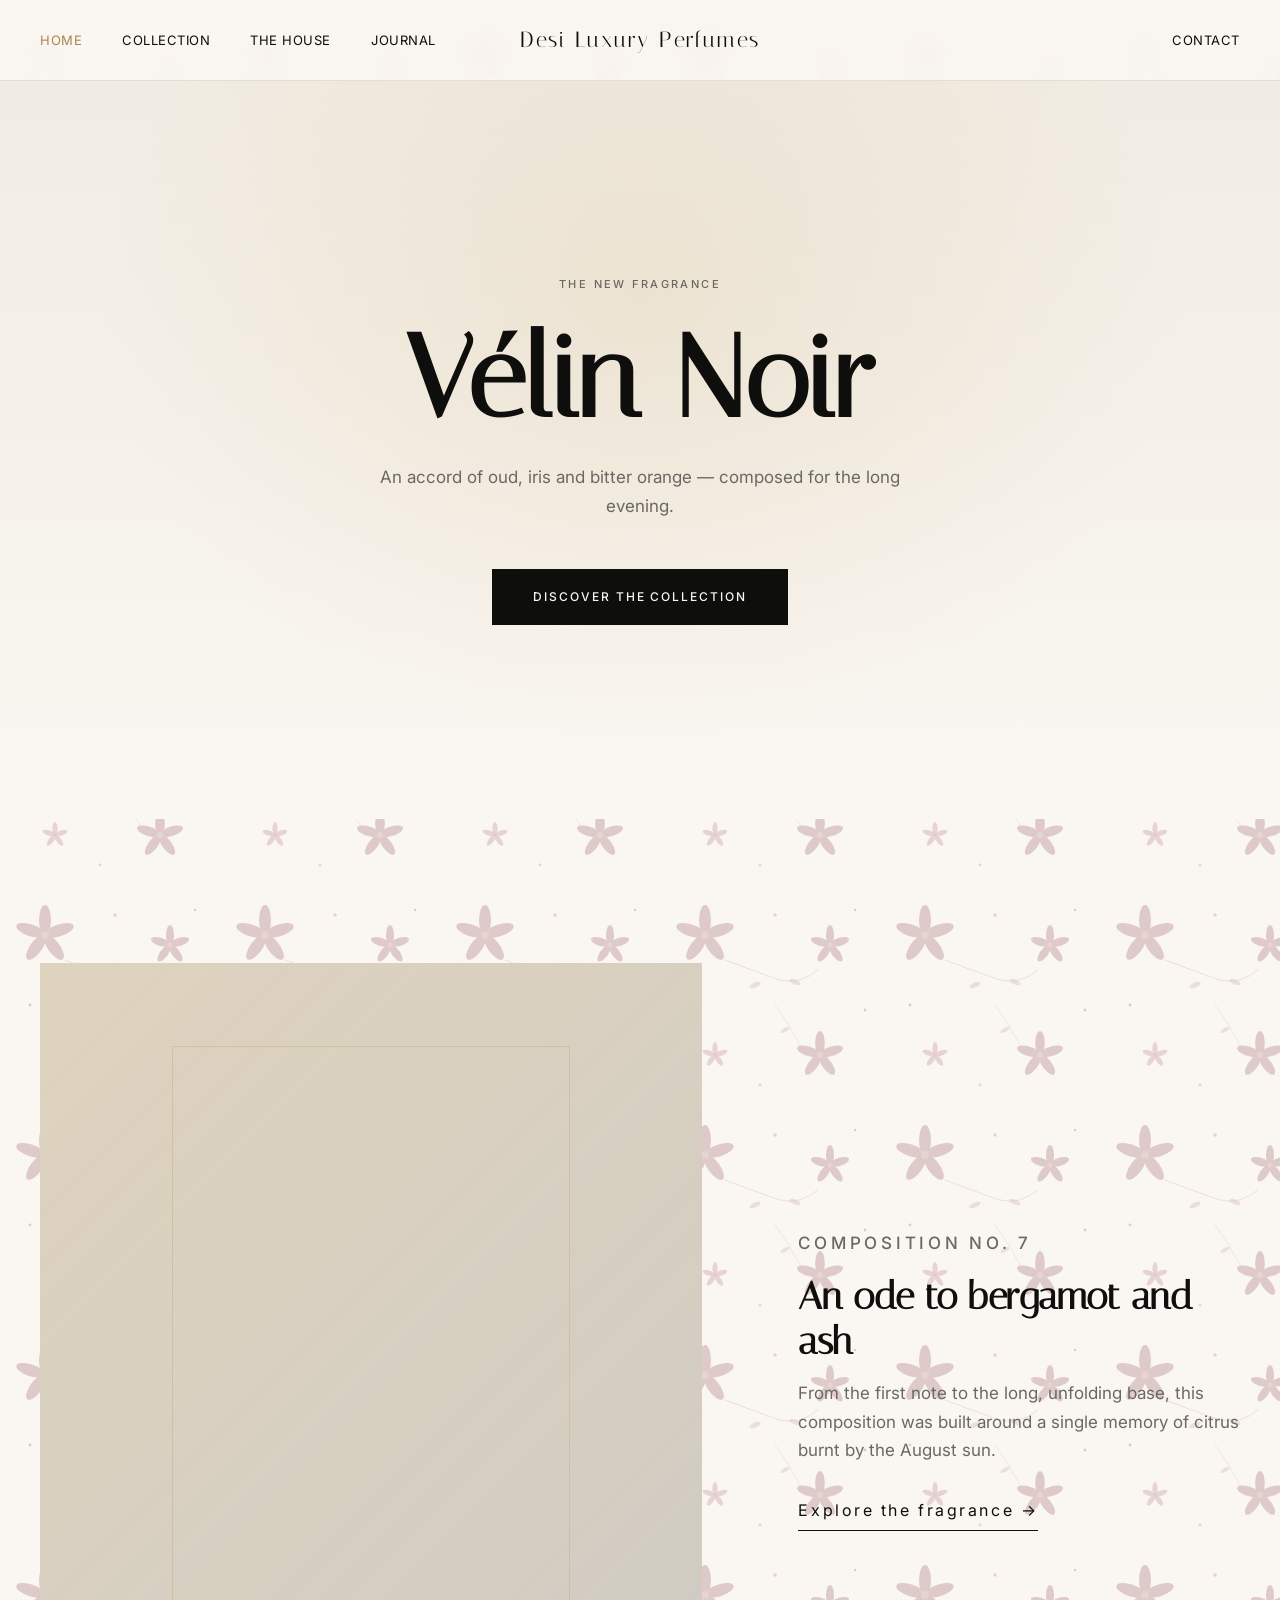
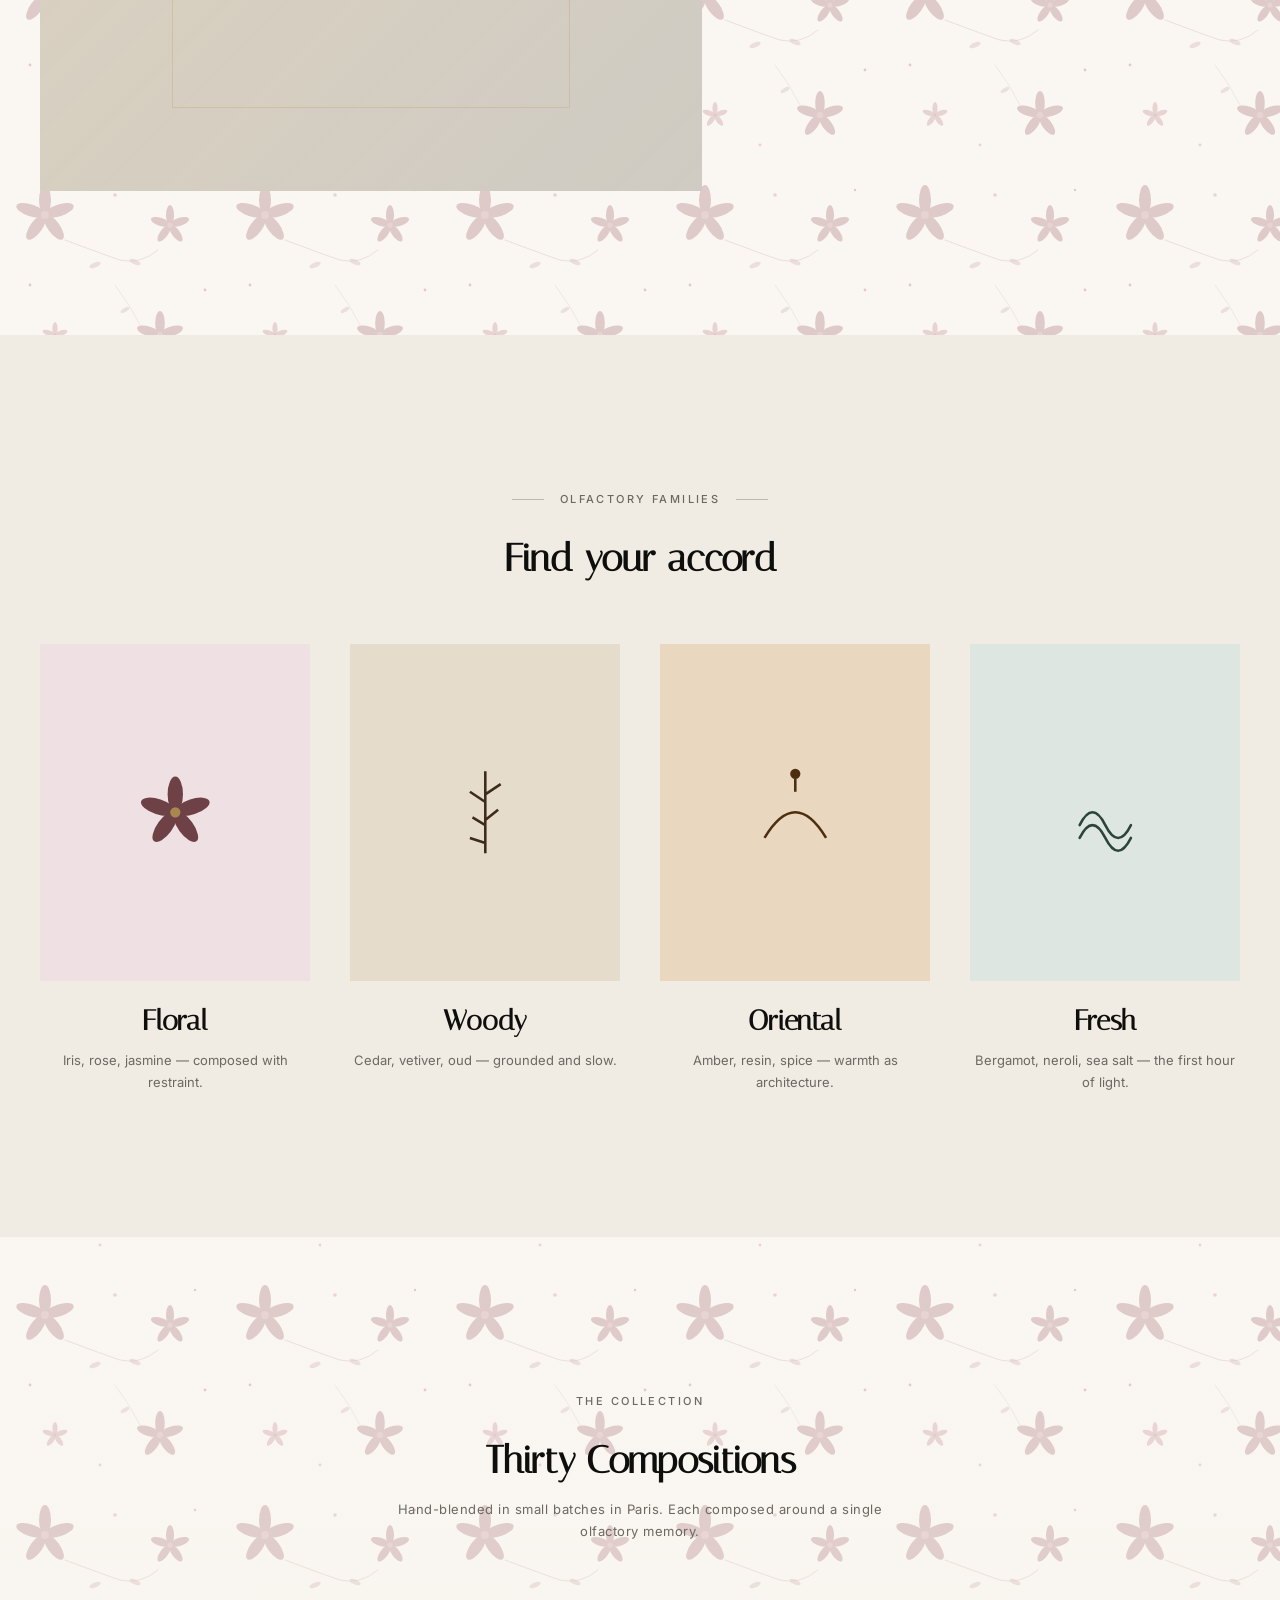
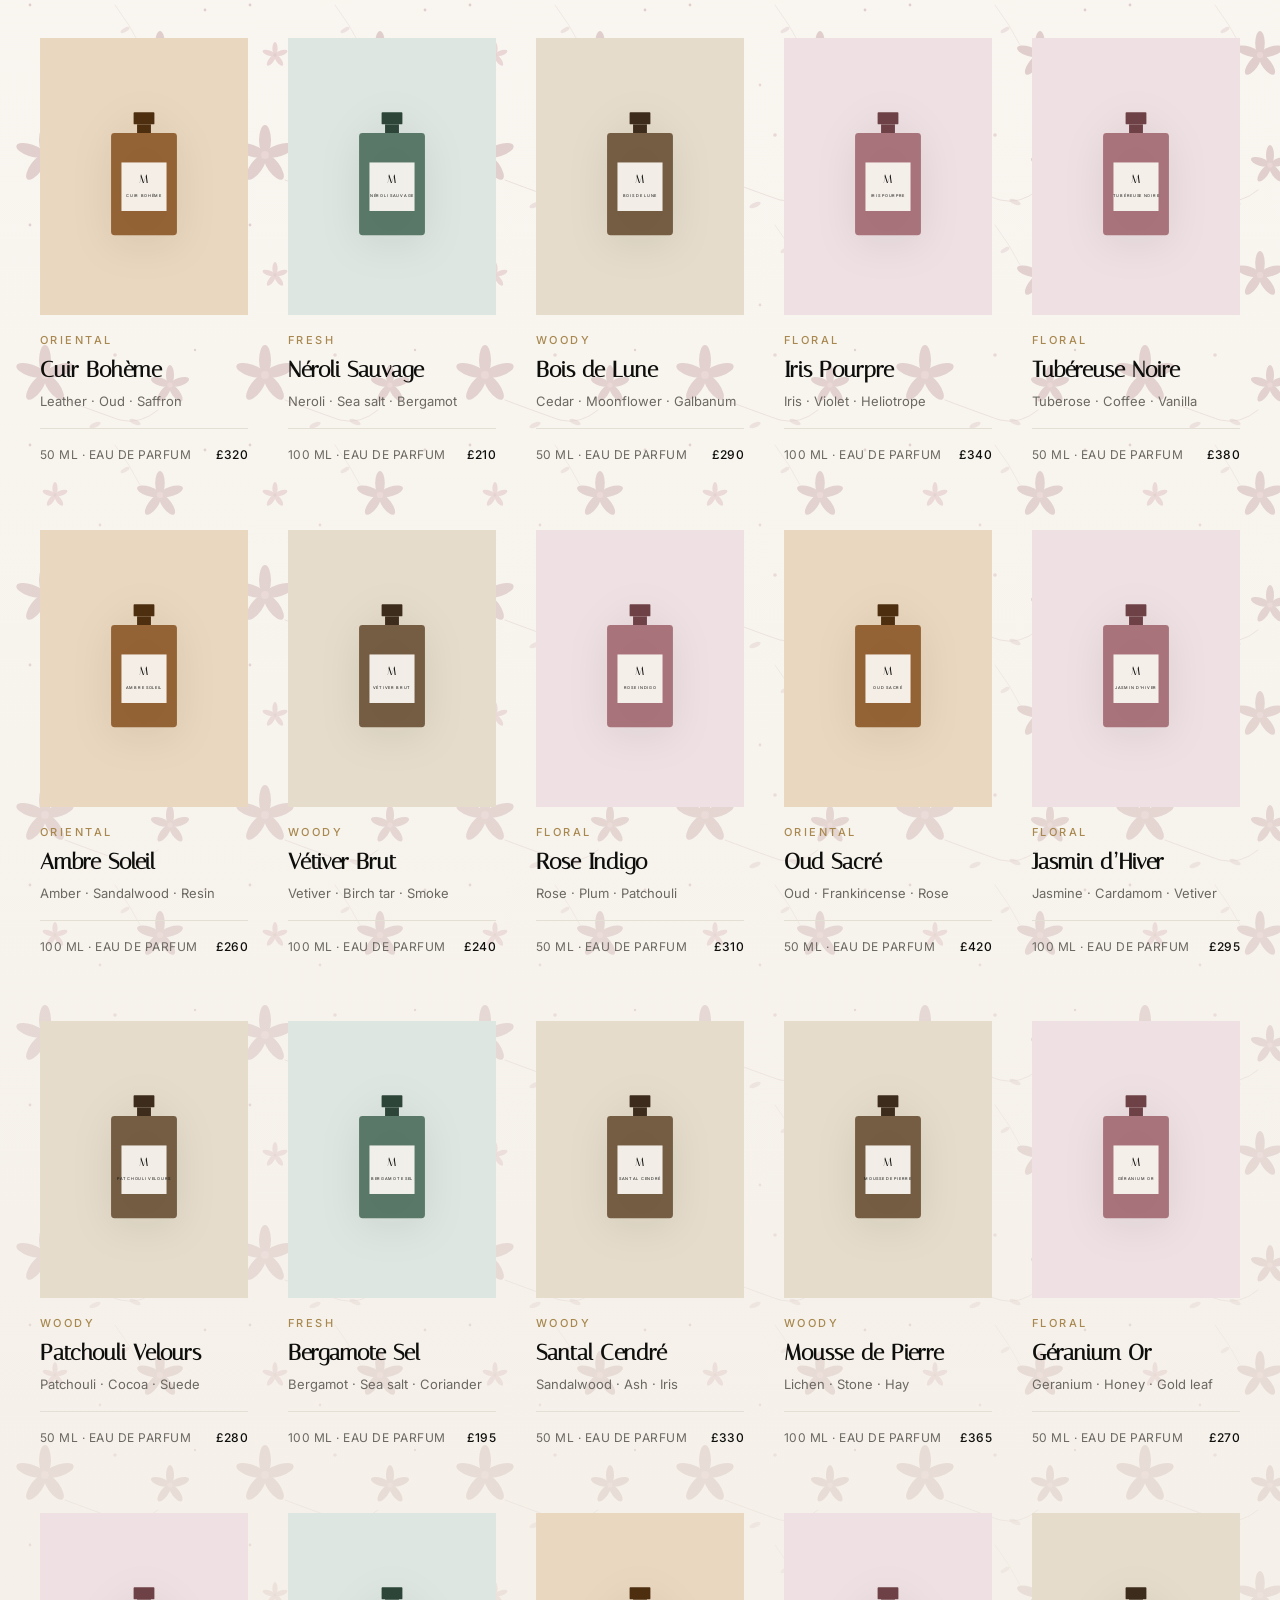
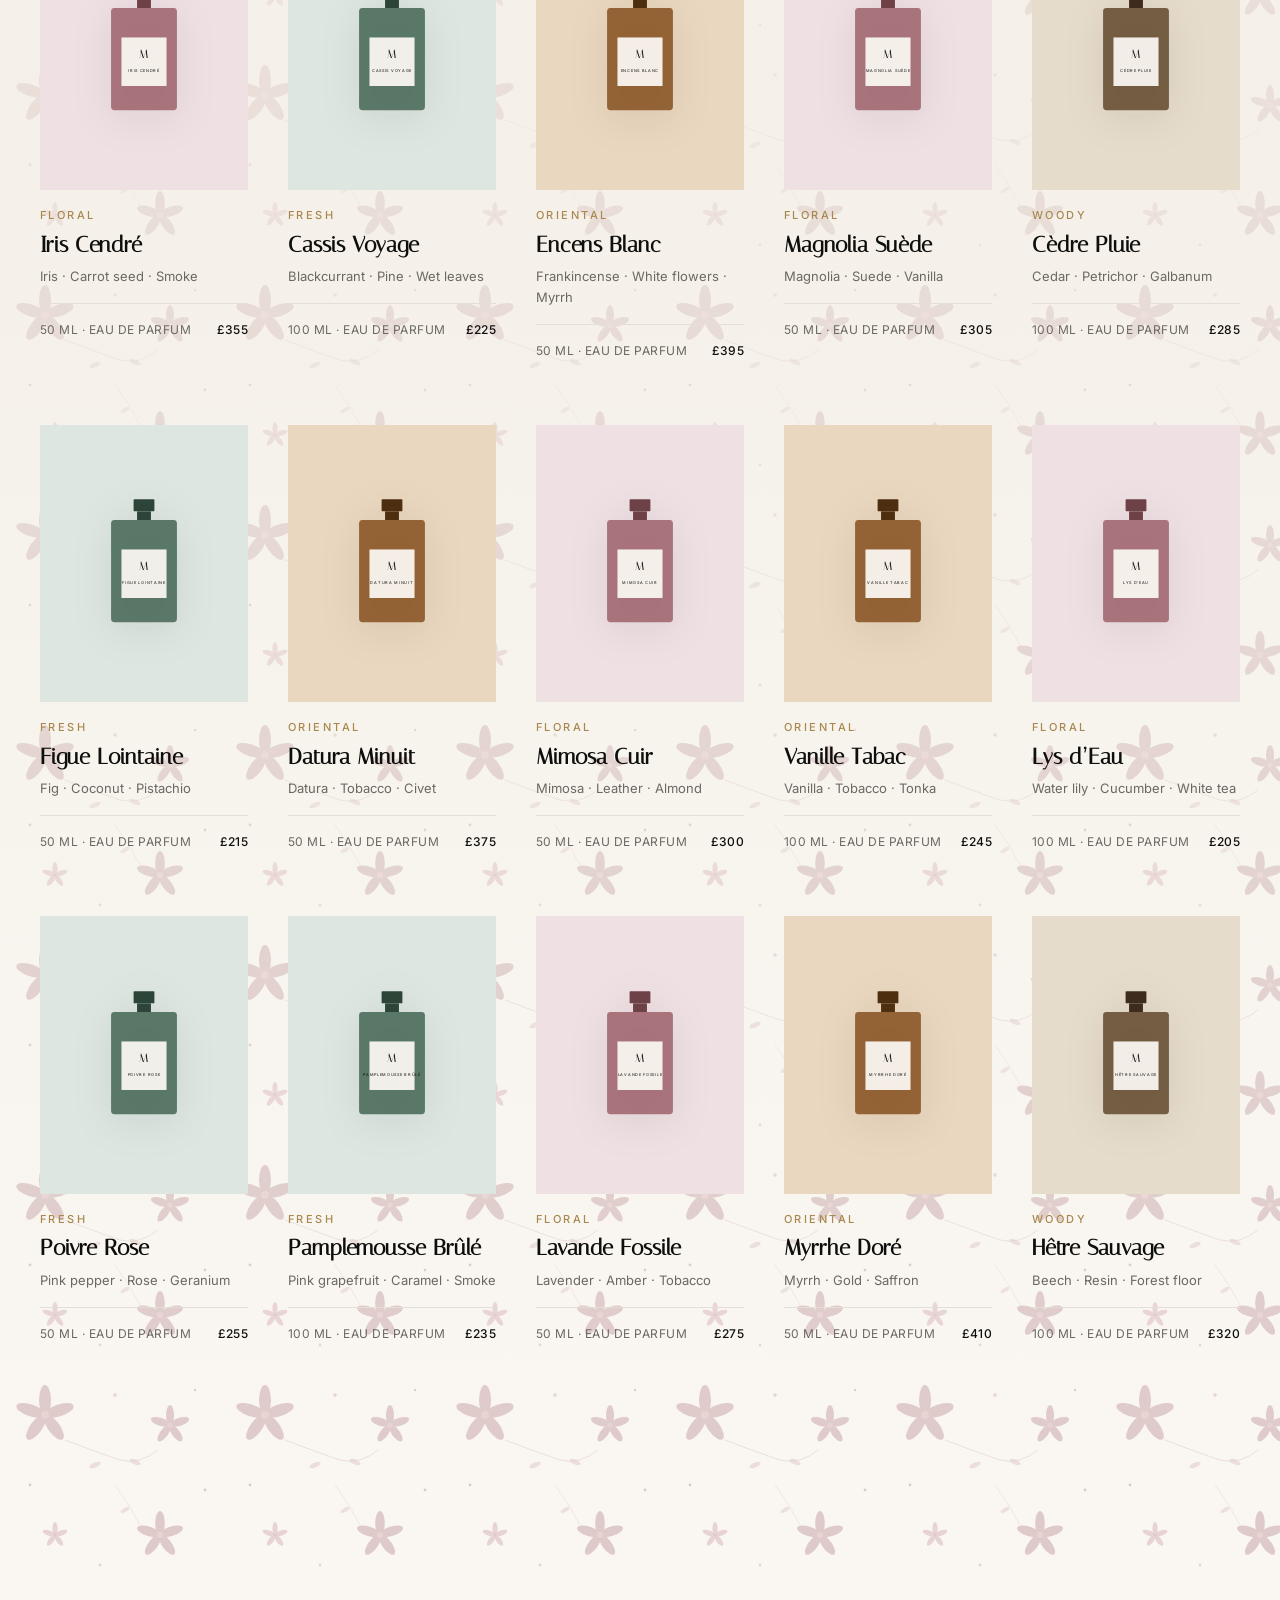
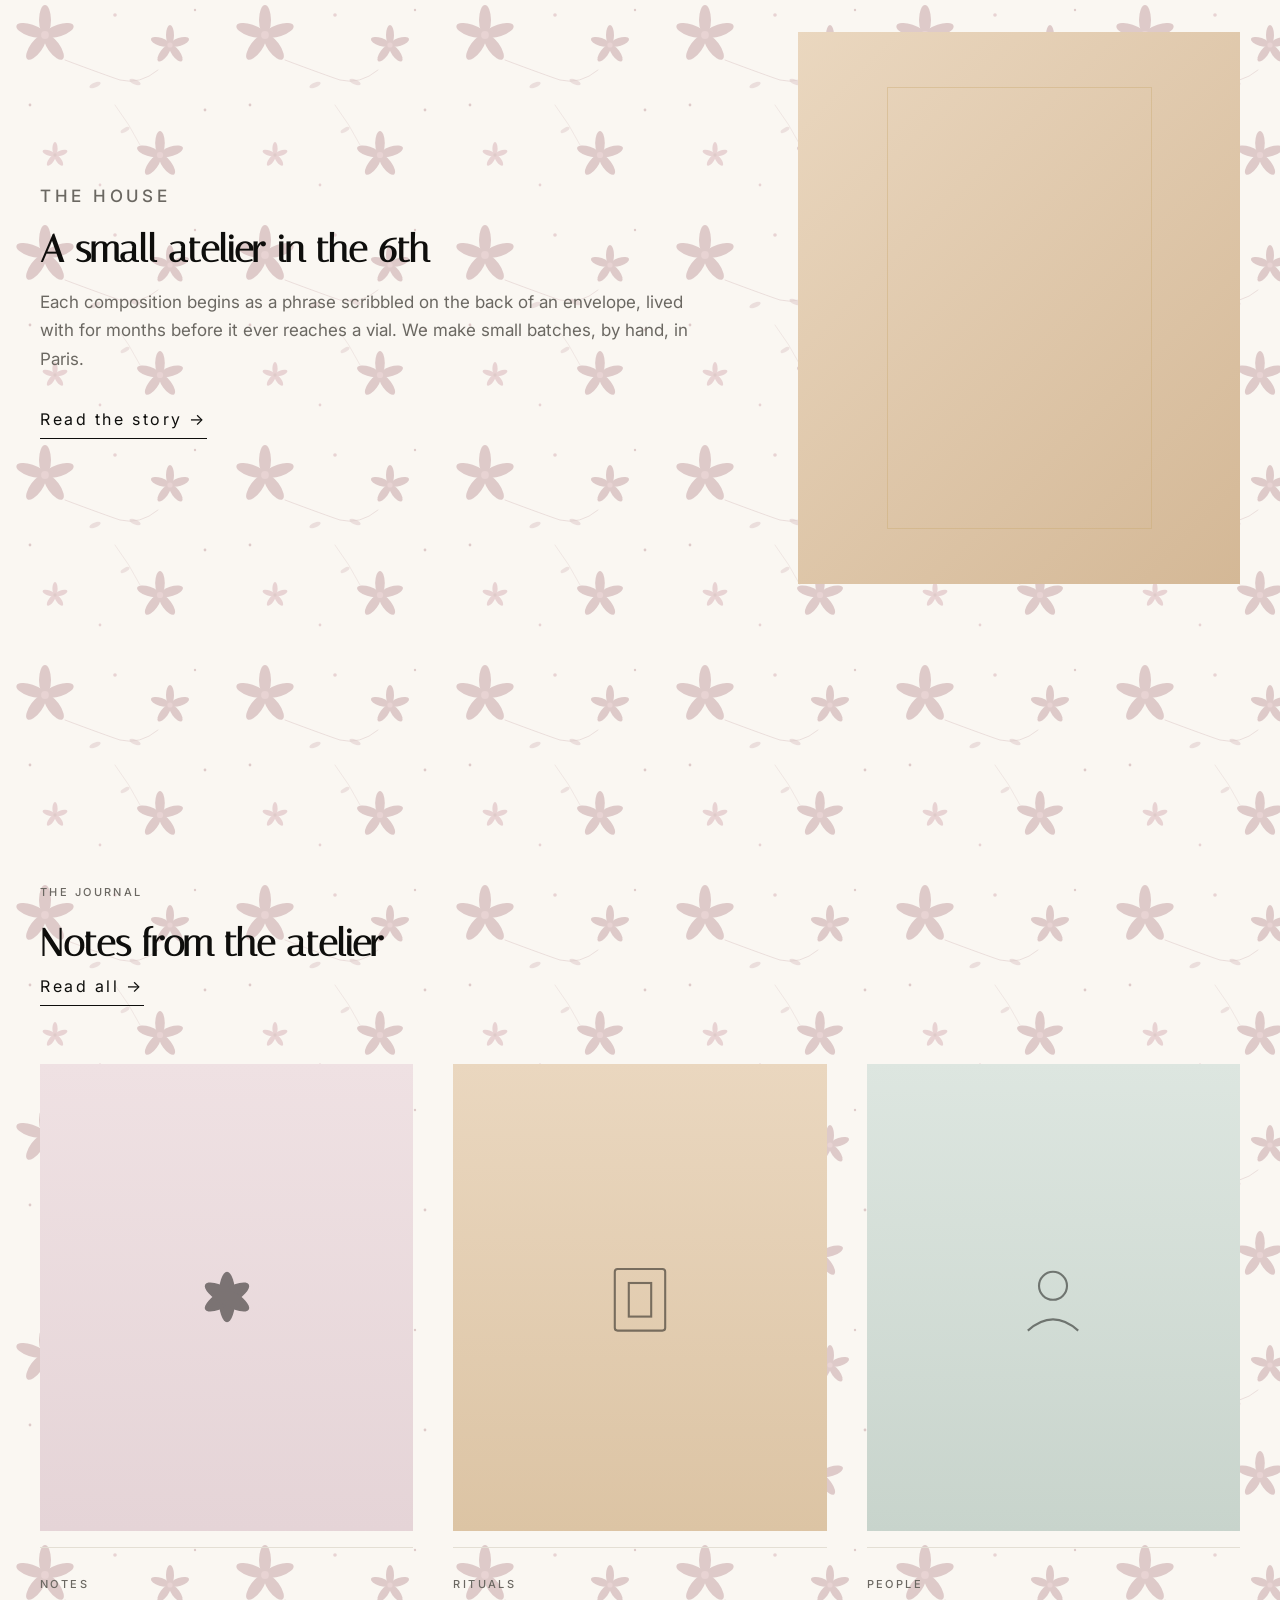
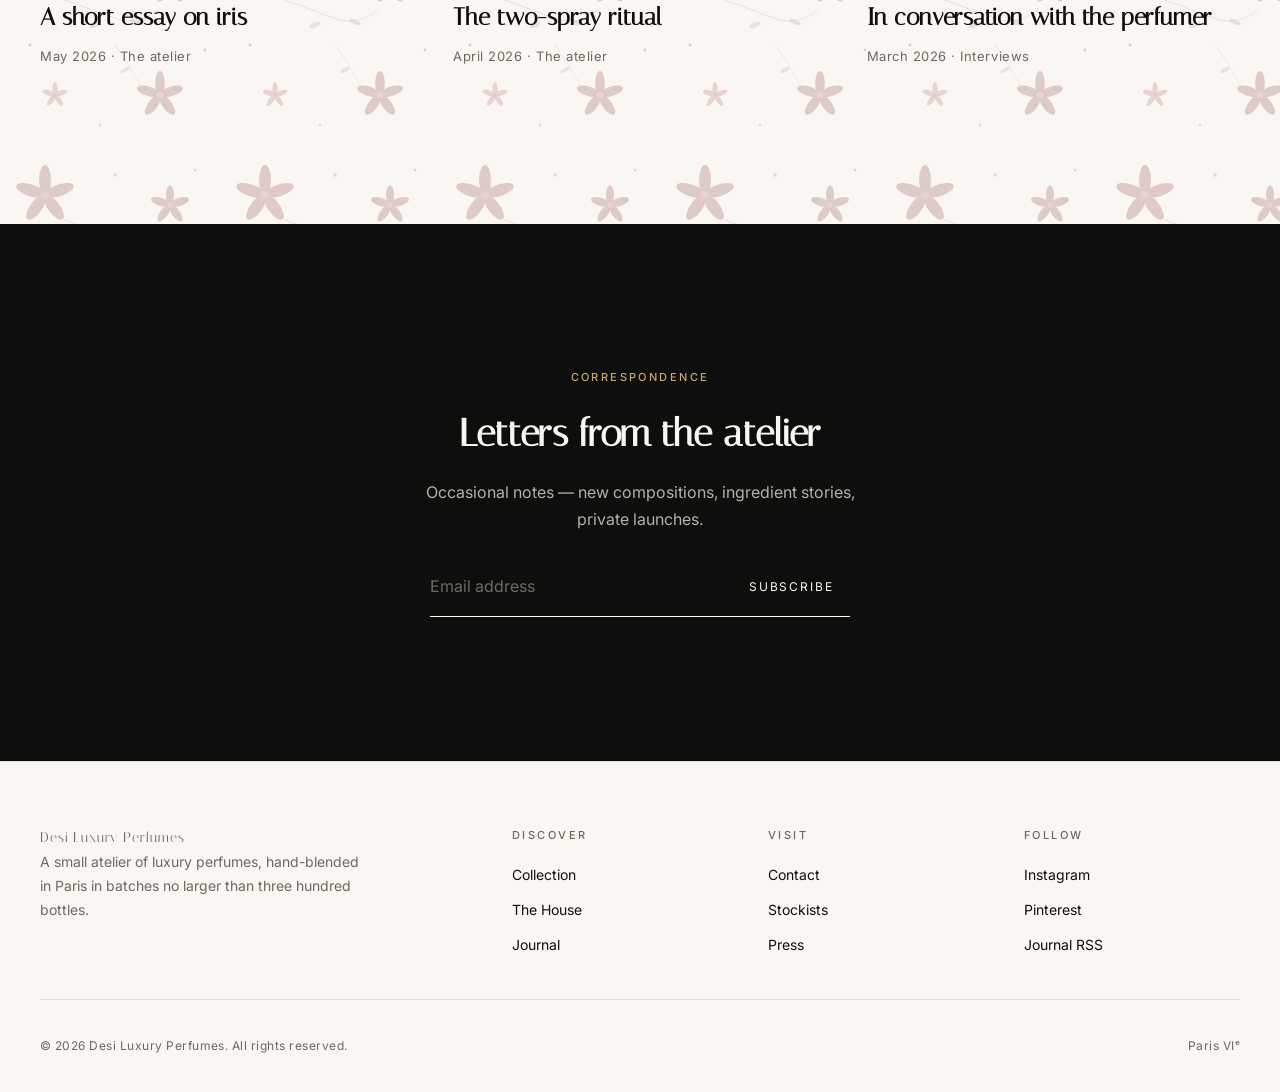
==== commit 04a92ba6: "Rebrand Maison → Desi Luxury Perfumes Renamed across all 5 HTML pages: header logo, footer wordmark," ====
--- a/index.html
+++ b/index.html
@@ -4,11 +4,11 @@
   <meta charset="utf-8">
   <meta name="viewport" content="width=device-width, initial-scale=1, viewport-fit=cover">
   <meta name="theme-color" content="#FAF7F2">
-  <title>Maison — A small atelier of luxury perfumes</title>
-  <meta name="description" content="Maison is a small Parisian atelier composing fragrances in small batches. Thirty compositions, each built around a single olfactory memory.">
-
-  <meta property="og:title" content="Maison — Luxury Perfume Atelier">
-  <meta property="og:description" content="Thirty compositions, hand-blended in Paris.">
+  <title>Desi Luxury Perfumes — Hand-blended fragrances</title>
+  <meta name="description" content="Desi Luxury Perfumes is a small atelier composing fragrances in small batches. Thirty compositions, each built around a single olfactory memory.">
+
+  <meta property="og:title" content="Desi Luxury Perfumes">
+  <meta property="og:description" content="Thirty compositions, hand-blended in small batches.">
   <meta property="og:type" content="website">
 
   <link rel="preconnect" href="https://fonts.googleapis.com">
@@ -40,7 +40,7 @@
         </ul>
       </nav>
 
-      <a href="index.html" class="header__logo">Maison</a>
+      <a href="index.html" class="header__logo">Desi Luxury Perfumes</a>
 
       <div class="header__actions">
         <a href="contact.html">Contact</a>
@@ -243,7 +243,7 @@
     <div class="container">
       <div class="footer__cols">
         <div class="footer__col footer__brand">
-          <p class="footer__brand-wordmark">Maison</p>
+          <p class="footer__brand-wordmark">Desi Luxury Perfumes</p>
           <p>A small atelier of luxury perfumes, hand-blended in Paris in batches no larger than three hundred bottles.</p>
         </div>
         <div class="footer__col">
@@ -272,7 +272,7 @@
         </div>
       </div>
       <div class="footer__base">
-        <p>© 2026 Maison. All rights reserved.</p>
+        <p>© 2026 Desi Luxury Perfumes. All rights reserved.</p>
         <p>Paris VIᵉ</p>
       </div>
     </div>
--- a/assets/tokens.css
+++ b/assets/tokens.css
@@ -18,13 +18,13 @@
   --ls-button: 0.16em;
   --ls-meta: 0.04em;
 
-  --ink: {{ settings.color_ink | default: '#0E0E0C' }};
-  --paper: {{ settings.color_paper | default: '#FAF7F2' }};
-  --paper-alt: {{ settings.color_paper_alt | default: '#F1ECE3' }};
-  --champagne: {{ settings.color_champagne | default: '#C9A96E' }};
-  --champagne-deep: {{ settings.color_champagne_deep | default: '#A8884F' }};
-  --smoke: {{ settings.color_smoke | default: '#6B6862' }};
-  --hairline: {{ settings.color_hairline | default: '#E4DFD4' }};
+  --ink: #0E0E0C;
+  --paper: #FAF7F2;
+  --paper-alt: #F1ECE3;
+  --champagne: #C9A96E;
+  --champagne-deep: #A8884F;
+  --smoke: #6B6862;
+  --hairline: #E4DFD4;
   --error: #8C2A1F;
 
   --space-1: 4px;
@@ -36,10 +36,10 @@
   --space-7: 96px;
   --space-8: 144px;
 
-  --container: {{ settings.page_width | default: 1440 }}px;
+  --container: 1440px;
   --gutter: 40px;
   --gutter-mobile: 20px;
-  --section-y: {{ settings.section_padding | default: 144 }}px;
+  --section-y: 144px;
   --section-y-mobile: 80px;
 
   --hairline-w: 1px;
@@ -72,9 +72,13 @@
 body {
   margin: 0;
   background-color: var(--paper);
-  background-image: url("data:image/svg+xml;utf8,%3Csvg xmlns='http://www.w3.org/2000/svg' viewBox='0 0 160 160' width='160' height='160'%3E%3Cg fill='none' stroke='%23C9A96E' stroke-width='0.8' stroke-linecap='round' opacity='0.16'%3E%3Cg transform='translate(40 40)'%3E%3Cellipse cx='0' cy='-10' rx='3.2' ry='9'/%3E%3Cellipse cx='0' cy='-10' rx='3.2' ry='9' transform='rotate(72)'/%3E%3Cellipse cx='0' cy='-10' rx='3.2' ry='9' transform='rotate(144)'/%3E%3Cellipse cx='0' cy='-10' rx='3.2' ry='9' transform='rotate(216)'/%3E%3Cellipse cx='0' cy='-10' rx='3.2' ry='9' transform='rotate(288)'/%3E%3Ccircle cx='0' cy='0' r='1.6' fill='%23C9A96E' stroke='none'/%3E%3C/g%3E%3Cg transform='translate(120 120)'%3E%3Cellipse cx='0' cy='-10' rx='3.2' ry='9'/%3E%3Cellipse cx='0' cy='-10' rx='3.2' ry='9' transform='rotate(72)'/%3E%3Cellipse cx='0' cy='-10' rx='3.2' ry='9' transform='rotate(144)'/%3E%3Cellipse cx='0' cy='-10' rx='3.2' ry='9' transform='rotate(216)'/%3E%3Cellipse cx='0' cy='-10' rx='3.2' ry='9' transform='rotate(288)'/%3E%3Ccircle cx='0' cy='0' r='1.6' fill='%23C9A96E' stroke='none'/%3E%3C/g%3E%3C/g%3E%3C/svg%3E");
-  background-repeat: repeat;
-  background-size: 160px 160px;
+  background-image:
+    url("data:image/svg+xml;utf8,%3Csvg xmlns='http://www.w3.org/2000/svg' viewBox='0 0 220 220' width='220' height='220'%3E%3Cg opacity='0.32'%3E%3Cg transform='translate(45 55) scale(1.5)'%3E%3Cellipse cx='0' cy='-10' rx='4' ry='10' fill='%23a26a72'/%3E%3Cellipse cx='0' cy='-10' rx='4' ry='10' fill='%23a26a72' transform='rotate(72)'/%3E%3Cellipse cx='0' cy='-10' rx='4' ry='10' fill='%23a26a72' transform='rotate(144)'/%3E%3Cellipse cx='0' cy='-10' rx='4' ry='10' fill='%23a26a72' transform='rotate(216)'/%3E%3Cellipse cx='0' cy='-10' rx='4' ry='10' fill='%23a26a72' transform='rotate(288)'/%3E%3Ccircle r='2.6' fill='%23c08591'/%3E%3C/g%3E%3Cg transform='translate(170 65)'%3E%3Cellipse cx='0' cy='-10' rx='4' ry='10' fill='%23a26a72'/%3E%3Cellipse cx='0' cy='-10' rx='4' ry='10' fill='%23a26a72' transform='rotate(72)'/%3E%3Cellipse cx='0' cy='-10' rx='4' ry='10' fill='%23a26a72' transform='rotate(144)'/%3E%3Cellipse cx='0' cy='-10' rx='4' ry='10' fill='%23a26a72' transform='rotate(216)'/%3E%3Cellipse cx='0' cy='-10' rx='4' ry='10' fill='%23a26a72' transform='rotate(288)'/%3E%3Ccircle r='2.6' fill='%23c08591'/%3E%3C/g%3E%3Cg transform='translate(160 175) scale(1.2)'%3E%3Cellipse cx='0' cy='-10' rx='4' ry='10' fill='%23a26a72'/%3E%3Cellipse cx='0' cy='-10' rx='4' ry='10' fill='%23a26a72' transform='rotate(72)'/%3E%3Cellipse cx='0' cy='-10' rx='4' ry='10' fill='%23a26a72' transform='rotate(144)'/%3E%3Cellipse cx='0' cy='-10' rx='4' ry='10' fill='%23a26a72' transform='rotate(216)'/%3E%3Cellipse cx='0' cy='-10' rx='4' ry='10' fill='%23a26a72' transform='rotate(288)'/%3E%3Ccircle r='2.6' fill='%23c08591'/%3E%3C/g%3E%3Cg transform='translate(55 175) scale(0.65)'%3E%3Cellipse cx='0' cy='-10' rx='4' ry='10' fill='%23c08591'/%3E%3Cellipse cx='0' cy='-10' rx='4' ry='10' fill='%23c08591' transform='rotate(72)'/%3E%3Cellipse cx='0' cy='-10' rx='4' ry='10' fill='%23c08591' transform='rotate(144)'/%3E%3Cellipse cx='0' cy='-10' rx='4' ry='10' fill='%23c08591' transform='rotate(216)'/%3E%3Cellipse cx='0' cy='-10' rx='4' ry='10' fill='%23c08591' transform='rotate(288)'/%3E%3Ccircle r='2.6' fill='%23a26a72'/%3E%3C/g%3E%3Cpath d='M65 80 Q105 95 120 100 Q140 105 158 90' stroke='%23a26a72' stroke-width='0.8' fill='none' stroke-linecap='round' opacity='0.7'/%3E%3Cpath d='M115 125 Q130 145 140 165' stroke='%23a26a72' stroke-width='0.7' fill='none' stroke-linecap='round' opacity='0.55'/%3E%3Cellipse cx='95' cy='105' rx='6' ry='2.4' fill='%23a26a72' opacity='0.55' transform='rotate(-22 95 105)'/%3E%3Cellipse cx='135' cy='102' rx='6' ry='2.4' fill='%23a26a72' opacity='0.55' transform='rotate(22 135 102)'/%3E%3Cellipse cx='125' cy='150' rx='5' ry='2' fill='%23a26a72' opacity='0.5' transform='rotate(-30 125 150)'/%3E%3Ccircle cx='115' cy='35' r='1.8' fill='%23c08591'/%3E%3Ccircle cx='30' cy='125' r='1.4' fill='%23a26a72'/%3E%3Ccircle cx='205' cy='130' r='1.4' fill='%23a26a72'/%3E%3Ccircle cx='100' cy='205' r='1.4' fill='%23c08591'/%3E%3Ccircle cx='195' cy='30' r='1.2' fill='%23a26a72'/%3E%3C/g%3E%3C/svg%3E"),
+    radial-gradient(ellipse 90% 60% at 50% 0%, rgba(196, 144, 152, 0.22), transparent 65%),
+    radial-gradient(ellipse 70% 40% at 100% 100%, rgba(196, 144, 152, 0.14), transparent 60%);
+  background-repeat: repeat, no-repeat, no-repeat;
+  background-size: 220px 220px, 100% 720px, 100% 600px;
+  background-attachment: scroll, fixed, fixed;
   color: var(--ink);
   font-family: var(--font-sans);
   font-size: var(--type-body);
--- a/assets/site.css
+++ b/assets/site.css
@@ -23,9 +23,18 @@
 .header__logo {
   justify-self: center;
   font-family: var(--font-display);
-  font-size: 28px;
-  letter-spacing: 0.04em;
+  font-size: clamp(15px, 2.4vw, 22px);
+  letter-spacing: 0.08em;
   line-height: 1;
+  text-align: center;
+  white-space: nowrap;
+}
+
+@media (max-width: 480px) {
+  .header__logo {
+    font-size: 13px;
+    letter-spacing: 0.06em;
+  }
 }
 
 .header__wordmark {
@@ -501,7 +510,8 @@
 
 .footer__brand-wordmark {
   font-family: var(--font-display);
-  font-size: 32px;
+  font-size: 26px;
+  letter-spacing: 0.06em;
   margin: 0 0 var(--space-2);
 }
 
